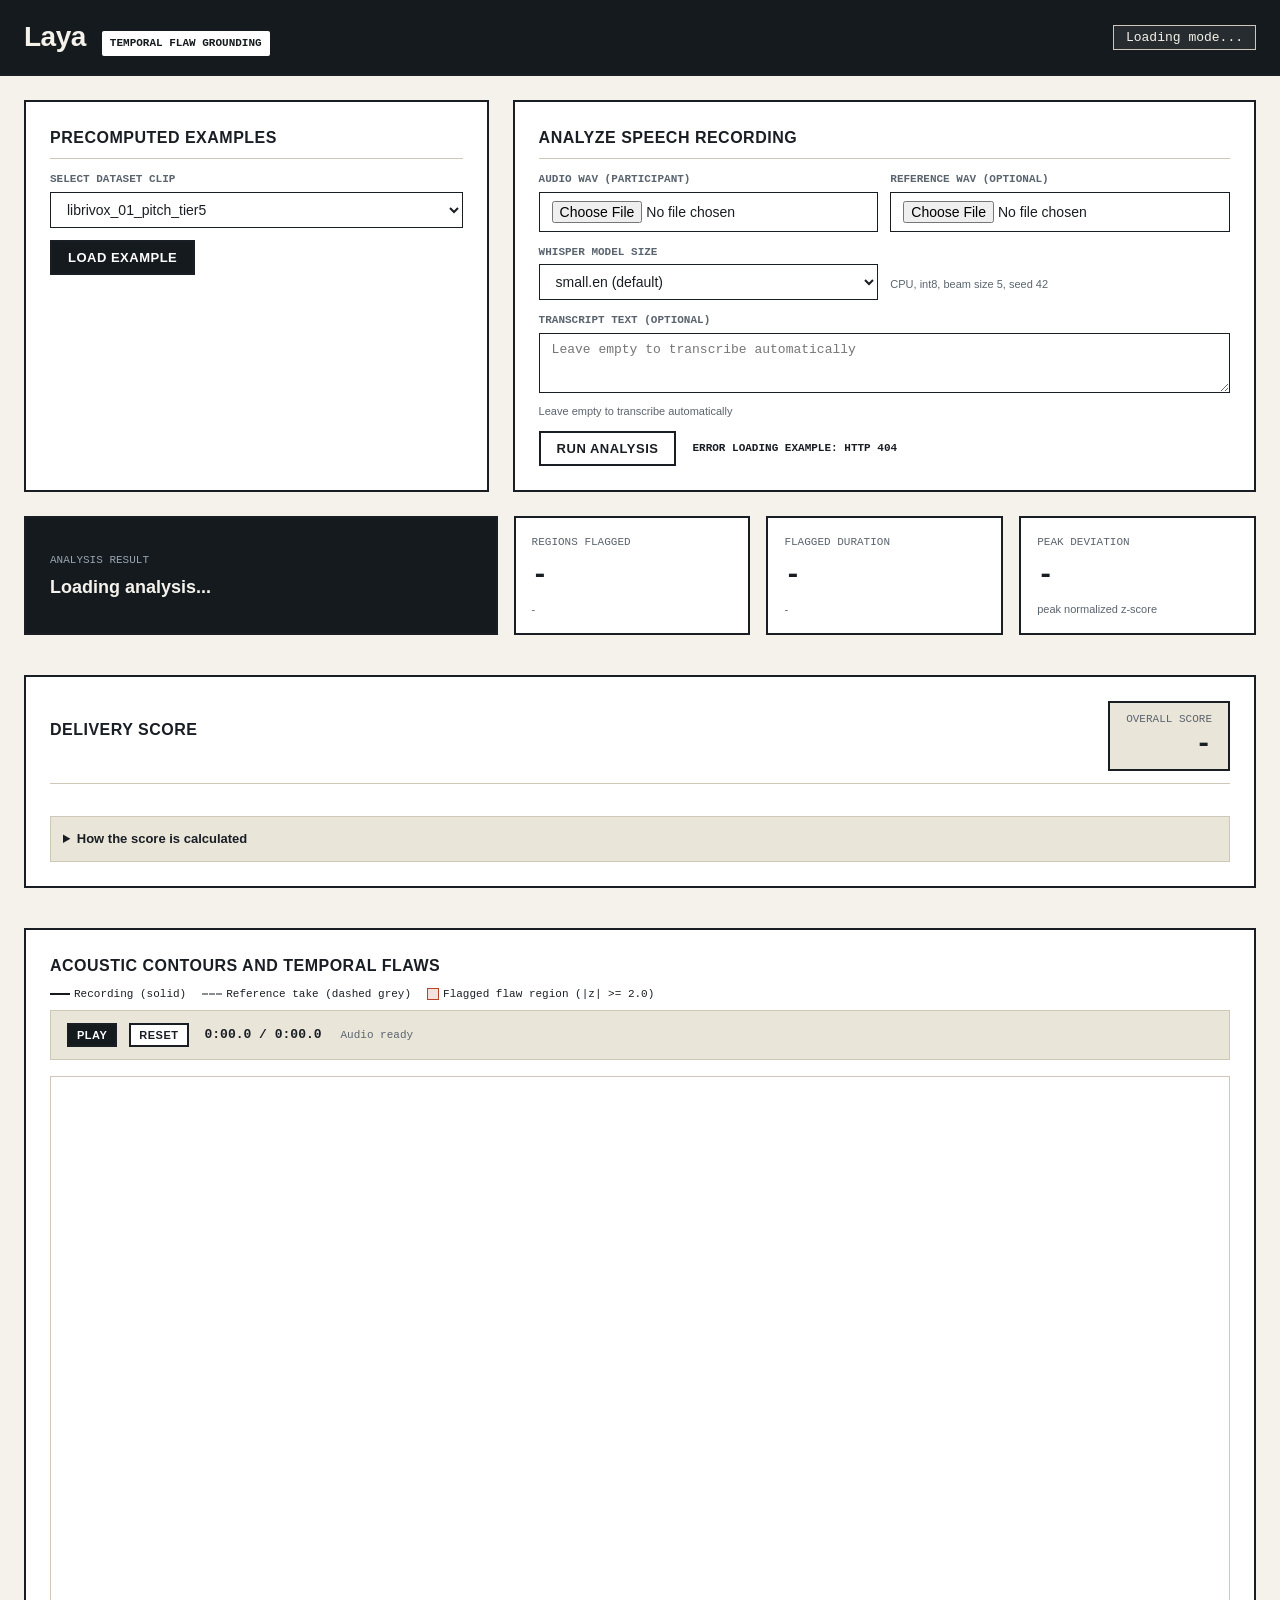
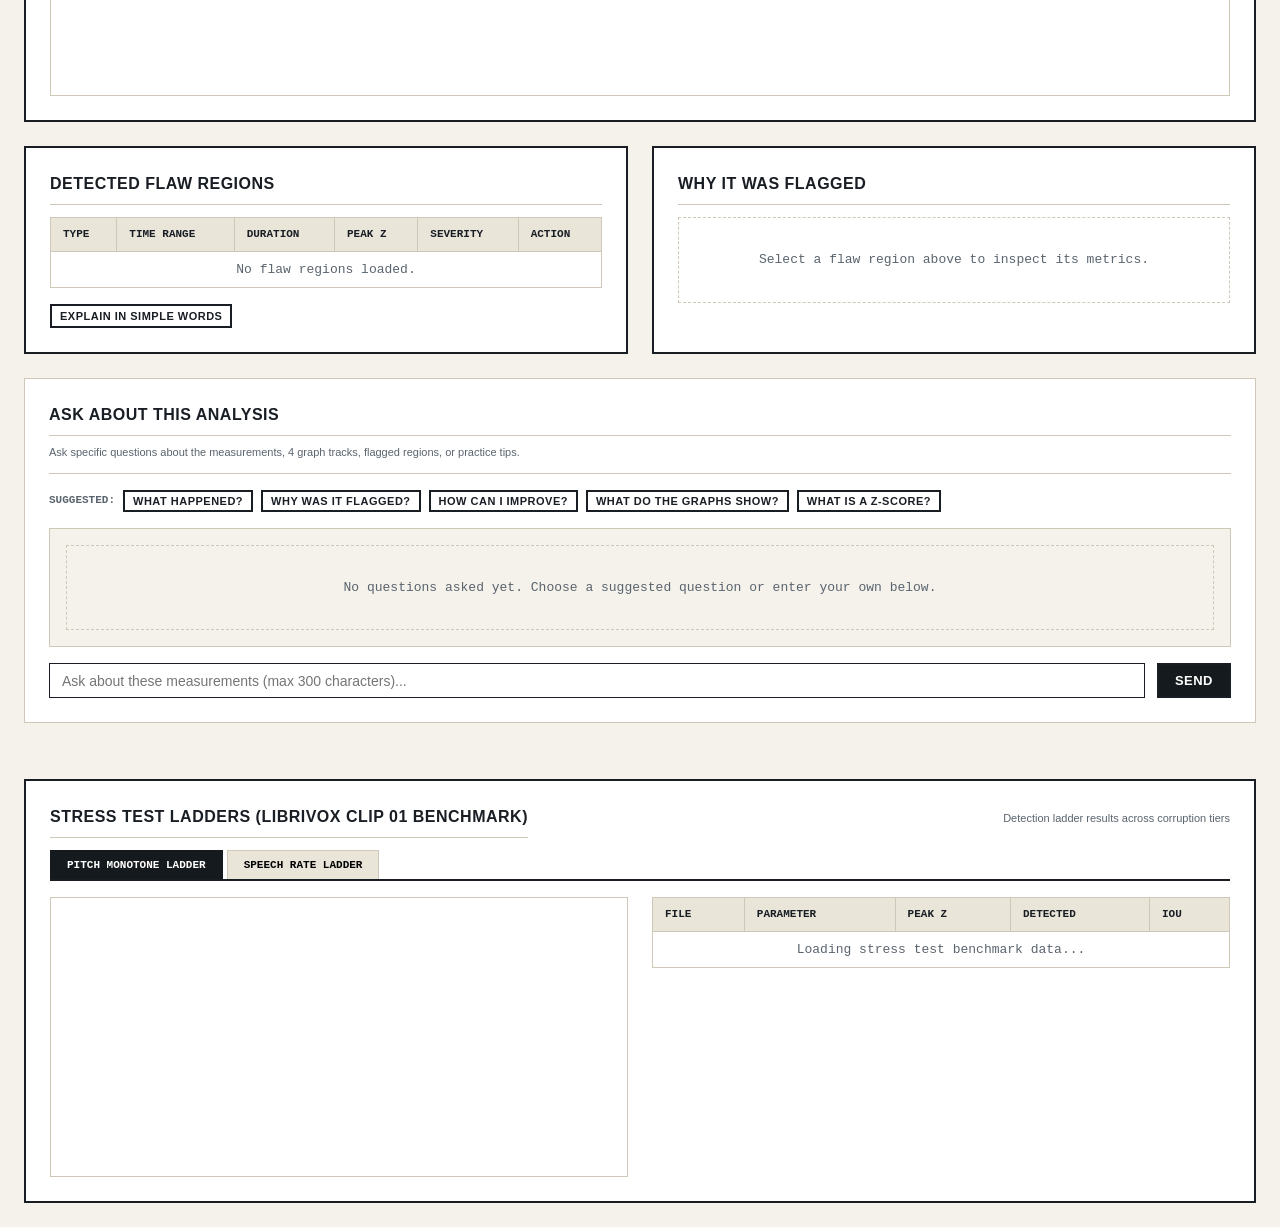
==== frontend/index.html @ e46b08d7 "Add rubric score" ====
<!DOCTYPE html>
<html lang="en">
<head>
  <meta charset="UTF-8">
  <meta name="viewport" content="width=device-width, initial-scale=1.0">
  <title>Laya - Contrastive Speech Analytics</title>
  <link rel="stylesheet" href="style.css">
  <!-- Plotly.js for stacked multi-track subplots and stress test charts -->
  <script src="https://cdn.plot.ly/plotly-2.35.2.min.js"></script>
</head>
<body>

  <!-- Top Header Strip -->
  <header class="app-header">
    <div class="header-container">
      <div class="header-title-group">
        <h1 class="header-title">Laya</h1>
        <span class="header-badge">Temporal Flaw Grounding</span>
      </div>
      <div>
        <span id="modeBadge" class="mode-badge">Loading mode...</span>
      </div>
    </div>
  </header>

  <!-- Main Dashboard Container -->
  <main class="main-container">

    <!-- Controls Row: Example Picker + Upload Panel -->
    <div class="controls-grid">
      
      <!-- Example Picker Card -->
      <section class="card">
        <h2 class="card-title">Precomputed Examples</h2>
        <div class="form-group">
          <label for="exampleSelect" class="form-label">Select Dataset Clip</label>
          <select id="exampleSelect" class="form-select">
            <option value="librivox_01_pitch_tier5">librivox_01_pitch_tier5</option>
            <option value="librivox_01_rate_tier4">librivox_01_rate_tier4</option>
          </select>
        </div>
        <button id="btnLoadExample" class="btn btn-primary" type="button">Load Example</button>
      </section>

      <!-- Upload Panel Card -->
      <section class="card">
        <h2 class="card-title">Analyze Speech Recording</h2>
        <form id="uploadForm">
          <div style="display: grid; grid-template-columns: 1fr 1fr; gap: var(--space-sm);">
            <div class="form-group">
              <label for="fileAudio" class="form-label">Audio WAV (Participant)</label>
              <input type="file" id="fileAudio" name="audio_file" accept=".wav,.mpeg,.mp3" class="form-input" required>
            </div>
            <div class="form-group">
              <label for="fileReference" class="form-label">Reference WAV (Optional)</label>
              <input type="file" id="fileReference" name="reference_file" accept=".wav,.mpeg,.mp3" class="form-input">
            </div>
          </div>
          <div style="display: grid; grid-template-columns: 1fr 1fr; gap: var(--space-sm);">
            <div class="form-group">
              <label for="whisperModel" class="form-label">Whisper Model Size</label>
              <select id="whisperModel" name="whisper_model" class="form-select">
                <option value="small.en" selected>small.en (default)</option>
                <option value="tiny.en">tiny.en</option>
                <option value="base.en">base.en</option>
                <option value="medium.en">medium.en</option>
              </select>
            </div>
            <div class="form-group" style="display: flex; flex-direction: column; justify-content: flex-end;">
              <div style="font-size: var(--font-size-xs); color: var(--color-text-muted); margin-bottom: 8px;">
                CPU, int8, beam size 5, seed 42
              </div>
            </div>
          </div>
          <div class="form-group">
            <label for="transcriptText" class="form-label">Transcript Text (Optional)</label>
            <textarea id="transcriptText" name="transcript_text" class="form-textarea" placeholder="Leave empty to transcribe automatically"></textarea>
            <div style="font-size: var(--font-size-xs); color: var(--color-text-muted); margin-top: 4px;">Leave empty to transcribe automatically</div>
          </div>
          <div style="display: flex; align-items: center; gap: var(--space-md);">
            <button id="btnSubmitAnalyze" class="btn btn-secondary" type="submit">Run Analysis</button>
            <span id="uploadStatus" class="form-label" style="margin: 0; color: var(--color-text);"></span>
          </div>
        </form>
      </section>

    </div>

    <!-- Transcript Review Panel (Shown after analysis) -->
    <section class="card" id="transcriptReviewCard" style="display: none; margin-bottom: var(--space-lg);">
      <div style="display: flex; justify-content: space-between; align-items: center; margin-bottom: var(--space-sm); flex-wrap: wrap; gap: var(--space-xs);">
        <div style="display: flex; align-items: center; gap: var(--space-sm);">
          <h2 class="card-title" id="transcriptReviewLabel" style="margin: 0; border-bottom: none;">Transcript Review</h2>
          <span id="transcriptSourceBadge" class="transcript-source-badge">auto</span>
        </div>
        <button id="btnRerun" class="btn btn-primary" type="button">Re-run</button>
      </div>

      <!-- Low Confidence Alert Section with Label: Check these words -->
      <div id="lowConfidenceSection" class="low-confidence-section" style="display: none;">
        <div class="low-confidence-header">
          <span class="low-confidence-tag">Check these words</span>
          <span id="lowConfidenceCount" class="low-confidence-count">0 words with confidence &lt; 0.6</span>
        </div>
        <div id="lowConfidenceChips" class="low-confidence-chips"></div>
      </div>

      <div class="form-group" style="margin: 0;">
        <label for="transcriptReviewText" class="form-label">Editable Transcript</label>
        <textarea id="transcriptReviewText" class="form-textarea" rows="4"></textarea>
      </div>
    </section>

    <!-- Results Hero Strip: Headline Sentence + 3 Data Counters -->
    <section class="results-hero">
      <div class="result-sentence-card">
        <span class="result-sentence-label">Analysis Result</span>
        <div id="resultSentenceText" class="result-sentence-text">Loading analysis...</div>
      </div>
      <div class="stat-box">
        <span class="stat-label">Regions Flagged</span>
        <div id="statRegionCount" class="stat-value">-</div>
        <div id="statRegionType" class="stat-subtext">-</div>
      </div>
      <div class="stat-box">
        <span class="stat-label">Flagged Duration</span>
        <div id="statFlaggedDuration" class="stat-value">-</div>
        <div id="statTotalDuration" class="stat-subtext">-</div>
      </div>
      <div class="stat-box">
        <span class="stat-label">Peak Deviation</span>
        <div id="statPeakZ" class="stat-value">-</div>
        <div class="stat-subtext">peak normalized z-score</div>
      </div>
    </section>

    <!-- Delivery Score Card -->
    <section class="card" id="deliveryScoreCard" style="margin-top: var(--space-md); margin-bottom: var(--space-md);">
      <div class="delivery-score-header">
        <div>
          <h2 class="card-title" style="margin-bottom: var(--space-2xs); border-bottom: none;">Delivery Score</h2>
          <div id="rubricReliabilityNote" class="rubric-reliability-note"></div>
        </div>
        <div class="delivery-score-overall-box">
          <span class="delivery-score-overall-label">Overall Score</span>
          <div id="rubricOverallScore" class="delivery-score-overall-value">-</div>
        </div>
      </div>

      <div id="rubricEmptyState" class="rubric-empty-state" style="display: none;">
        No rubric score data available.
      </div>

      <div id="rubricDimensionsList" class="rubric-dimensions-list"></div>

      <!-- Collapsible Section: How the score is calculated -->
      <details class="rubric-details" id="rubricCalculationDetails">
        <summary class="rubric-summary">How the score is calculated</summary>
        <div class="rubric-calc-content">
          <div class="rubric-calc-block">
            <span class="rubric-calc-label">Method</span>
            <div id="rubricMethodText" class="rubric-calc-text"></div>
          </div>
          <div class="rubric-calc-block">
            <span class="rubric-calc-label">Criteria</span>
            <ul id="rubricCriteriaList" class="rubric-criteria-list"></ul>
          </div>
          <div class="rubric-calc-block">
            <span class="rubric-calc-label">Method Note</span>
            <div id="rubricMethodNote" class="rubric-calc-note"></div>
          </div>
        </div>
      </details>
    </section>

    <!-- Stacked Acoustic Tracks Card -->
    <section class="card">
      <div style="display: flex; justify-content: space-between; align-items: center; flex-wrap: wrap; gap: var(--space-xs);">
        <h2 class="card-title" style="margin-bottom: 0; border-bottom: none;">Acoustic Contours and Temporal Flaws</h2>
        <div id="injectedLegendBadge" style="display: none;" class="gt-banner">
          Injected ground-truth region is shown as an outlined green bracket
        </div>
      </div>

      <div class="legend-row">
        <div class="legend-item">
          <div class="legend-line recording"></div>
          <span>Recording (solid)</span>
        </div>
        <div class="legend-item">
          <div class="legend-line reference"></div>
          <span>Reference take (dashed grey)</span>
        </div>
        <div class="legend-item">
          <div class="legend-box flagged"></div>
          <span>Flagged flaw region (|z| &gt;= 2.0)</span>
        </div>
        <div class="legend-item" id="legendInjectedItem" style="display: none;">
          <div class="legend-box injected"></div>
          <span>Injected (ground truth)</span>
        </div>
      </div>

      <!-- Playback Bar -->
      <div class="audio-bar">
        <div class="audio-controls">
          <button id="btnPlayPause" class="btn btn-primary btn-sm" type="button">Play</button>
          <button id="btnStop" class="btn btn-secondary btn-sm" type="button">Reset</button>
        </div>
        <div id="audioTimeDisplay" class="audio-time">0:00.0 / 0:00.0</div>
        <div id="audioStatusDisplay" class="audio-status">Audio ready</div>
        <audio id="audioPlayer" preload="auto" style="display: none;"></audio>
      </div>

      <!-- Plotly Subplots Target -->
      <div id="stackedTracksPlot" class="plot-container"></div>
    </section>

    <!-- Flagged Regions Table and Why It Was Flagged Card -->
    <div class="details-grid">
      
      <!-- List of Flagged Regions -->
      <section class="card">
        <h2 class="card-title">Detected Flaw Regions</h2>
        <div class="data-table-container">
          <table class="data-table">
            <thead>
              <tr>
                <th>Type</th>
                <th>Time Range</th>
                <th>Duration</th>
                <th>Peak z</th>
                <th>Severity</th>
                <th>Action</th>
              </tr>
            </thead>
            <tbody id="regionsTableBody">
              <tr>
                <td colspan="6" class="empty-state">No flaw regions loaded.</td>
              </tr>
            </tbody>
          </table>
        </div>

        <div class="explanation-btn-row">
          <button id="btnExplainReport" class="btn btn-secondary btn-sm" type="button">Explain in simple words</button>
          <span id="explainLoadingSpinner" class="explain-spinner" style="display: none;">Loading plain-language explanation...</span>
        </div>
      </section>

      <!-- Why It Was Flagged Card -->
      <section class="card">
        <h2 class="card-title">Why It Was Flagged</h2>
        <div id="whyFlaggedContainer" class="why-flagged-content">
          <div class="empty-state">Select a flaw region above to inspect its metrics.</div>
        </div>
      </section>

    </div>

    <!-- Plain Language Explanation Card -->
    <section id="explanationCard" class="card explanation-card" style="display: none;">
      <div class="explanation-header">
        <div>
          <h2 id="explanationCardTitle" class="explanation-title">AI-written explanation of the measurements above</h2>
          <p class="explanation-note">Only the measurements were sent, not your audio</p>
        </div>
        <span id="explanationSourceBadge" class="source-badge ai">AI</span>
      </div>

      <div class="explanation-content">
        <!-- Summary -->
        <div class="explanation-block">
          <h3 class="explanation-subtitle">Summary</h3>
          <p id="explanationSummary" class="explanation-text"></p>
        </div>

        <!-- What Happened -->
        <div class="explanation-block">
          <h3 class="explanation-subtitle">What Happened</h3>
          <div id="explanationWhatHappened" class="explanation-paragraphs"></div>
        </div>

        <!-- Why It Matters -->
        <div class="explanation-block">
          <h3 class="explanation-subtitle">Why It Matters</h3>
          <p id="explanationWhyMatters" class="explanation-text"></p>
        </div>

        <!-- Practice Tips -->
        <div class="explanation-block">
          <h3 class="explanation-subtitle">Practice Tips</h3>
          <div id="explanationPracticeTips" class="practice-tips-container"></div>
        </div>

        <!-- Caveats -->
        <div id="explanationCaveatsBlock" class="caveats-block">
          <h3 class="explanation-subtitle" style="font-size: 11px;">Conditions &amp; Caveats</h3>
          <p id="explanationCaveats" class="explanation-text" style="font-size: 12px; color: var(--color-text-muted);"></p>
        </div>
      </div>
    </section>

    <!-- Ask About This Analysis Chat Card -->
    <section id="chatCard" class="card chat-card">
      <div class="chat-header">
        <h2 class="card-title" style="margin-bottom: var(--space-xs);">Ask about this analysis</h2>
        <p class="chat-note">Ask specific questions about the measurements, 4 graph tracks, flagged regions, or practice tips.</p>
      </div>

      <!-- Suggested Questions -->
      <div class="chat-suggestions-row">
        <span class="chat-suggestions-label">Suggested:</span>
        <button class="btn btn-secondary btn-xs btn-suggestion" type="button" data-question="What happened?" disabled>What happened?</button>
        <button class="btn btn-secondary btn-xs btn-suggestion" type="button" data-question="Why was it flagged?" disabled>Why was it flagged?</button>
        <button class="btn btn-secondary btn-xs btn-suggestion" type="button" data-question="How can I improve?" disabled>How can I improve?</button>
        <button class="btn btn-secondary btn-xs btn-suggestion" type="button" data-question="What do the graphs show?" disabled>What do the graphs show?</button>
        <button class="btn btn-secondary btn-xs btn-suggestion" type="button" data-question="What is a z-score?" disabled>What is a z-score?</button>
      </div>

      <!-- Chat History Log -->
      <div id="chatMessagesContainer" class="chat-messages-container">
        <div class="empty-state" id="chatEmptyState">No questions asked yet. Choose a suggested question or enter your own below.</div>
      </div>

      <!-- Chat Input Form -->
      <form id="chatForm" class="chat-form-row">
        <input
          type="text"
          id="chatInput"
          class="form-input chat-input"
          placeholder="Ask about these measurements (max 300 characters)..."
          maxlength="300"
          disabled
        >
        <button id="btnSendChat" class="btn btn-primary" type="submit" disabled>Send</button>
      </form>
      <div id="chatStatusText" class="chat-status-text" style="display: none;"></div>
    </section>

    <!-- Stress Test Card -->
    <section class="card">
      <div style="display: flex; justify-content: space-between; align-items: baseline; flex-wrap: wrap;">
        <h2 class="card-title">Stress Test Ladders (LibriVox Clip 01 Benchmark)</h2>
        <span class="stat-subtext">Detection ladder results across corruption tiers</span>
      </div>

      <div class="tab-row">
        <button id="tabPitchLadder" class="tab-btn active" type="button">Pitch Monotone Ladder</button>
        <button id="tabRateLadder" class="tab-btn" type="button">Speech Rate Ladder</button>
      </div>

      <div class="stress-grid">
        <div>
          <div id="stressLadderPlot" class="stress-plot"></div>
        </div>
        <div class="data-table-container">
          <table class="data-table">
            <thead>
              <tr id="stressTableHead">
                <th>File</th>
                <th>Parameter</th>
                <th>Peak z</th>
                <th>Detected</th>
                <th>IoU</th>
              </tr>
            </thead>
            <tbody id="stressTableBody">
              <tr>
                <td colspan="5" class="empty-state">Loading stress test benchmark data...</td>
              </tr>
            </tbody>
          </table>
        </div>
      </div>
    </section>

  </main>

  <!-- Dashboard JavaScript Logic -->
  <script src="app.js"></script>
</body>
</html>
---- frontend/style.css ----
/*
 * Laya Speech Coaching Dashboard Stylesheet
 * Strict adherence to Design Rules:
 * - All tokens in CSS variables on :root
 * - No gradients
 * - No scroll animations
 * - No cursor effects
 * - No long dashes in text or comments
 */

:root {
  /* Color Palette (Solid tones only, no gradients) */
  --color-bg: #f5f2eb;
  --color-surface: #ffffff;
  --color-surface-subtle: #eeea7e2;
  --color-surface-alt: #eae5d9;
  --color-header: #141a1e;
  --color-header-text: #f5f2eb;
  --color-text: #191e24;
  --color-text-muted: #5a646e;
  --color-text-light: #828c96;
  --color-border: #cfc8b8;
  --color-border-dark: #191e24;
  --color-primary: #141a1e;
  --color-primary-hover: #2d3748;
  --color-accent: #b84328;
  --color-accent-subtle: #fbeee9;
  --color-success: #1f6b4d;
  --color-success-subtle: #eaf5ef;
  --color-warning: #9c6500;
  --color-warning-subtle: #fef7e6;

  /* Modality Flag Tints */
  --color-flag-pitch: rgba(184, 67, 40, 0.16);
  --color-flag-pitch-border: #b84328;
  --color-flag-rate: rgba(175, 110, 20, 0.16);
  --color-flag-rate-border: #af6e14;
  --color-flag-pause: rgba(30, 105, 135, 0.16);
  --color-flag-pause-border: #1e6987;
  --color-injected-bracket: #1f6b4d;

  /* Acoustic Line Plot Tokens */
  --color-ref-line: #888d92;
  --color-participant-line: #141a1e;

  /* Typography */
  --font-family-sans: -apple-system, BlinkMacSystemFont, "Segoe UI", Roboto, Arial, sans-serif;
  --font-family-mono: "SFMono-Regular", Consolas, "Liberation Mono", Menlo, Courier, monospace;
  
  --font-size-xs: 11px;
  --font-size-sm: 13px;
  --font-size-base: 14px;
  --font-size-md: 16px;
  --font-size-lg: 18px;
  --font-size-xl: 22px;
  --font-size-2xl: 28px;
  
  --line-height-tight: 1.2;
  --line-height-base: 1.5;
  --line-height-relaxed: 1.65;

  /* Spacing */
  --space-2xs: 4px;
  --space-xs: 8px;
  --space-sm: 12px;
  --space-md: 16px;
  --space-lg: 24px;
  --space-xl: 32px;
  --space-2xl: 48px;

  /* Borders and Radii */
  --border-width-thin: 1px;
  --border-width-thick: 2px;
  --border-radius-none: 0px;
  --border-radius-sm: 2px;
  --border-radius-md: 4px;

  /* Layout */
  --max-width: 1360px;
}

/* Global Reset */
* {
  box-sizing: border-box;
  margin: 0;
  padding: 0;
}

body {
  background-color: var(--color-bg);
  color: var(--color-text);
  font-family: var(--font-family-sans);
  font-size: var(--font-size-base);
  line-height: var(--line-height-base);
  -webkit-font-smoothing: antialiased;
}

/* Header */
.app-header {
  background-color: var(--color-header);
  color: var(--color-header-text);
  border-bottom: var(--border-width-thick) solid var(--color-border-dark);
  padding: var(--space-md) var(--space-lg);
}

.header-container {
  max-width: var(--max-width);
  margin: 0 auto;
  display: flex;
  justify-content: space-between;
  align-items: center;
  flex-wrap: wrap;
  gap: var(--space-md);
}

.header-title-group {
  display: flex;
  align-items: baseline;
  gap: var(--space-md);
}

.header-title {
  font-size: var(--font-size-2xl);
  font-weight: 700;
  letter-spacing: -0.5px;
}

.header-badge {
  font-family: var(--font-family-mono);
  font-size: var(--font-size-xs);
  padding: var(--space-2xs) var(--space-xs);
  background-color: var(--color-surface);
  color: var(--color-header);
  border-radius: var(--border-radius-sm);
  font-weight: 600;
  text-transform: uppercase;
}

.mode-badge {
  font-family: var(--font-family-mono);
  font-size: var(--font-size-sm);
  padding: var(--space-2xs) var(--space-sm);
  border: var(--border-width-thin) solid var(--color-border);
  background-color: rgba(255, 255, 255, 0.08);
  color: var(--color-header-text);
}

.mode-badge.paired {
  border-color: var(--color-success);
  color: #72e0a4;
}

.mode-badge.experimental {
  border-color: var(--color-warning);
  color: #f7cb66;
}

/* Main Container */
.main-container {
  max-width: var(--max-width);
  margin: 0 auto;
  padding: var(--space-lg);
  display: flex;
  flex-direction: column;
  gap: var(--space-lg);
}

/* Cards */
.card {
  background-color: var(--color-surface);
  border: var(--border-width-thick) solid var(--color-border-dark);
  padding: var(--space-lg);
}

.card-title {
  font-size: var(--font-size-md);
  font-weight: 700;
  text-transform: uppercase;
  letter-spacing: 0.5px;
  margin-bottom: var(--space-sm);
  padding-bottom: var(--space-xs);
  border-bottom: var(--border-width-thin) solid var(--color-border);
}

/* Controls Grid */
.controls-grid {
  display: grid;
  grid-template-columns: 1fr 1.6fr;
  gap: var(--space-lg);
}

@media (max-width: 900px) {
  .controls-grid {
    grid-template-columns: 1fr;
  }
}

.form-group {
  margin-bottom: var(--space-sm);
}

.form-label {
  display: block;
  font-size: var(--font-size-xs);
  font-family: var(--font-family-mono);
  text-transform: uppercase;
  font-weight: 600;
  color: var(--color-text-muted);
  margin-bottom: var(--space-2xs);
}

.form-select,
.form-input,
.form-textarea {
  width: 100%;
  padding: var(--space-xs) var(--space-sm);
  font-size: var(--font-size-base);
  font-family: inherit;
  background-color: var(--color-surface);
  border: var(--border-width-thin) solid var(--color-border-dark);
  border-radius: var(--border-radius-none);
  color: var(--color-text);
}

.form-textarea {
  resize: vertical;
  min-height: 60px;
  font-family: var(--font-family-mono);
  font-size: var(--font-size-sm);
}

.form-select:focus,
.form-input:focus,
.form-textarea:focus {
  outline: var(--border-width-thick) solid var(--color-primary);
}

.btn {
  display: inline-block;
  padding: var(--space-xs) var(--space-md);
  font-size: var(--font-size-sm);
  font-weight: 600;
  font-family: inherit;
  cursor: pointer;
  border-radius: var(--border-radius-none);
  border: var(--border-width-thick) solid var(--color-border-dark);
  text-transform: uppercase;
  letter-spacing: 0.5px;
}

.btn-primary {
  background-color: var(--color-primary);
  color: var(--color-surface);
}

.btn-primary:hover {
  background-color: var(--color-primary-hover);
}

.btn-secondary {
  background-color: var(--color-surface);
  color: var(--color-text);
}

.btn-secondary:hover {
  background-color: var(--color-surface-alt);
}

.btn-sm {
  padding: var(--space-2xs) var(--space-xs);
  font-size: var(--font-size-xs);
}

.btn-disabled {
  opacity: 0.5;
  cursor: not-allowed;
}

/* Results Hero Strip */
.results-hero {
  display: grid;
  grid-template-columns: 2fr 1fr 1fr 1fr;
  gap: var(--space-md);
  align-items: stretch;
}

@media (max-width: 900px) {
  .results-hero {
    grid-template-columns: 1fr;
  }
}

.result-sentence-card {
  background-color: var(--color-header);
  color: var(--color-header-text);
  border: var(--border-width-thick) solid var(--color-border-dark);
  padding: var(--space-lg);
  display: flex;
  flex-direction: column;
  justify-content: center;
}

.result-sentence-label {
  font-family: var(--font-family-mono);
  font-size: var(--font-size-xs);
  color: #9aa5b1;
  text-transform: uppercase;
  margin-bottom: var(--space-xs);
}

.result-sentence-text {
  font-size: var(--font-size-lg);
  font-weight: 600;
  line-height: var(--line-height-tight);
}

.stat-box {
  background-color: var(--color-surface);
  border: var(--border-width-thick) solid var(--color-border-dark);
  padding: var(--space-md);
  display: flex;
  flex-direction: column;
  justify-content: center;
}

.stat-label {
  font-family: var(--font-family-mono);
  font-size: var(--font-size-xs);
  color: var(--color-text-muted);
  text-transform: uppercase;
  margin-bottom: var(--space-2xs);
}

.stat-value {
  font-family: var(--font-family-mono);
  font-size: var(--font-size-2xl);
  font-weight: 700;
  color: var(--color-text);
}

.stat-subtext {
  font-size: var(--font-size-xs);
  color: var(--color-text-muted);
  margin-top: var(--space-2xs);
}

/* Audio Player Bar */
.audio-bar {
  display: flex;
  align-items: center;
  gap: var(--space-md);
  padding: var(--space-sm) var(--space-md);
  background-color: var(--color-surface-alt);
  border: var(--border-width-thin) solid var(--color-border);
  margin-bottom: var(--space-md);
  flex-wrap: wrap;
}

.audio-controls {
  display: flex;
  align-items: center;
  gap: var(--space-sm);
}

.audio-time {
  font-family: var(--font-family-mono);
  font-size: var(--font-size-sm);
  font-weight: 600;
  min-width: 120px;
}

.audio-status {
  font-size: var(--font-size-xs);
  color: var(--color-text-muted);
  font-family: var(--font-family-mono);
}

/* Stacked Plot Container */
.plot-container {
  width: 100%;
  height: 620px;
  border: var(--border-width-thin) solid var(--color-border);
  background-color: var(--color-surface);
}

/* Region List & Why Flagged split */
.details-grid {
  display: grid;
  grid-template-columns: 1fr 1fr;
  gap: var(--space-lg);
}

@media (max-width: 900px) {
  .details-grid {
    grid-template-columns: 1fr;
  }
}

/* Table */
.data-table-container {
  overflow-x: auto;
}

.data-table {
  width: 100%;
  border-collapse: collapse;
  font-size: var(--font-size-sm);
  text-align: left;
}

.data-table th {
  background-color: var(--color-surface-alt);
  border: var(--border-width-thin) solid var(--color-border);
  padding: var(--space-xs) var(--space-sm);
  font-family: var(--font-family-mono);
  font-size: var(--font-size-xs);
  text-transform: uppercase;
}

.data-table td {
  border: var(--border-width-thin) solid var(--color-border);
  padding: var(--space-xs) var(--space-sm);
}

.data-table tr.interactive-row {
  cursor: pointer;
}

.data-table tr.interactive-row:hover {
  background-color: var(--color-surface-alt);
}

.data-table tr.selected-row {
  background-color: #fcefe9;
  font-weight: 600;
}

.tag {
  display: inline-block;
  padding: 2px 6px;
  font-family: var(--font-family-mono);
  font-size: var(--font-size-xs);
  font-weight: 600;
  text-transform: uppercase;
  border: var(--border-width-thin) solid var(--color-border);
}

.tag-pitch {
  background-color: #fbeee9;
  color: var(--color-flag-pitch-border);
  border-color: var(--color-flag-pitch-border);
}

.tag-rate {
  background-color: #fef7e6;
  color: var(--color-flag-rate-border);
  border-color: var(--color-flag-rate-border);
}

.tag-pause {
  background-color: #eaf3f7;
  color: var(--color-flag-pause-border);
  border-color: var(--color-flag-pause-border);
}

/* Why It Was Flagged Card */
.why-flagged-content {
  display: flex;
  flex-direction: column;
  gap: var(--space-md);
}

.calc-box {
  background-color: var(--color-surface-alt);
  border: var(--border-width-thin) solid var(--color-border);
  padding: var(--space-md);
  font-family: var(--font-family-mono);
  font-size: var(--font-size-sm);
  line-height: var(--line-height-relaxed);
}

.calc-row {
  display: flex;
  justify-content: space-between;
  border-bottom: 1px dotted var(--color-border);
  padding: var(--space-2xs) 0;
}

.calc-row:last-child {
  border-bottom: none;
}

.calc-formula {
  margin-top: var(--space-xs);
  padding-top: var(--space-xs);
  border-top: var(--border-width-thin) solid var(--color-border-dark);
  font-weight: 700;
  color: var(--color-accent);
}

.explanation-quote {
  padding: var(--space-sm);
  background-color: var(--color-surface);
  border-left: 4px solid var(--color-accent);
  font-size: var(--font-size-sm);
  color: var(--color-text);
  line-height: var(--line-height-base);
}

/* Stress Test Section */
.tab-row {
  display: flex;
  gap: var(--space-2xs);
  margin-bottom: var(--space-md);
  border-bottom: var(--border-width-thick) solid var(--color-border-dark);
}

.tab-btn {
  padding: var(--space-xs) var(--space-md);
  font-family: var(--font-family-mono);
  font-size: var(--font-size-xs);
  font-weight: 600;
  text-transform: uppercase;
  background-color: var(--color-surface-alt);
  border: var(--border-width-thin) solid var(--color-border);
  border-bottom: none;
  cursor: pointer;
}

.tab-btn.active {
  background-color: var(--color-primary);
  color: var(--color-surface);
  border-color: var(--color-primary);
}

.stress-grid {
  display: grid;
  grid-template-columns: 1fr 1fr;
  gap: var(--space-lg);
}

@media (max-width: 900px) {
  .stress-grid {
    grid-template-columns: 1fr;
  }
}

.stress-plot {
  width: 100%;
  height: 280px;
  border: var(--border-width-thin) solid var(--color-border);
}

/* Empty State */
.empty-state {
  padding: var(--space-xl);
  text-align: center;
  color: var(--color-text-muted);
  font-family: var(--font-family-mono);
  font-size: var(--font-size-sm);
  border: 1px dashed var(--color-border);
}

/* Ground Truth Legend / Banner */
.gt-banner {
  display: inline-flex;
  align-items: center;
  gap: var(--space-xs);
  font-family: var(--font-family-mono);
  font-size: var(--font-size-xs);
  padding: var(--space-2xs) var(--space-xs);
  background-color: var(--color-success-subtle);
  border: var(--border-width-thin) solid var(--color-success);
  color: var(--color-success);
  margin-bottom: var(--space-xs);
}

.legend-row {
  display: flex;
  gap: var(--space-md);
  font-family: var(--font-family-mono);
  font-size: var(--font-size-xs);
  margin-bottom: var(--space-xs);
  flex-wrap: wrap;
}

.legend-item {
  display: flex;
  align-items: center;
  gap: var(--space-2xs);
}

.legend-line {
  width: 20px;
  height: 2px;
}

.legend-line.recording {
  background-color: var(--color-participant-line);
}

.legend-line.reference {
  border-top: 2px dashed var(--color-ref-line);
  height: 0px;
}

.legend-box {
  width: 12px;
  height: 12px;
  border: 1px solid var(--color-border);
}

.legend-box.flagged {
  background-color: var(--color-flag-pitch);
  border-color: var(--color-flag-pitch-border);
}

.legend-box.injected {
  border: 2px solid var(--color-injected-bracket);
  background-color: transparent;
}

/* Transcript Review and Low Confidence Highlights */
.transcript-source-badge {
  display: inline-block;
  padding: 2px 8px;
  font-family: var(--font-family-mono);
  font-size: var(--font-size-xs);
  text-transform: uppercase;
  font-weight: 600;
  border-radius: var(--border-radius-sm);
  background-color: var(--color-surface-alt);
  color: var(--color-text);
  border: var(--border-width-thin) solid var(--color-border);
}

.transcript-source-badge.auto {
  background-color: var(--color-warning-subtle);
  color: var(--color-warning);
  border-color: var(--color-warning);
}

.transcript-source-badge.edited {
  background-color: var(--color-accent-subtle);
  color: var(--color-accent);
  border-color: var(--color-accent);
}

.transcript-source-badge.provided {
  background-color: var(--color-success-subtle);
  color: var(--color-success);
  border-color: var(--color-success);
}

.low-confidence-section {
  padding: var(--space-sm);
  background-color: var(--color-warning-subtle);
  border: var(--border-width-thin) solid var(--color-warning);
  border-radius: var(--border-radius-sm);
  margin-bottom: var(--space-sm);
}

.low-confidence-header {
  display: flex;
  align-items: center;
  gap: var(--space-sm);
  margin-bottom: var(--space-xs);
  flex-wrap: wrap;
}

.low-confidence-tag {
  display: inline-block;
  background-color: var(--color-accent);
  color: #ffffff;
  font-family: var(--font-family-mono);
  font-size: var(--font-size-xs);
  font-weight: 700;
  text-transform: uppercase;
  letter-spacing: 0.5px;
  padding: 2px 8px;
  border-radius: var(--border-radius-sm);
}

.low-confidence-count {
  font-size: var(--font-size-xs);
  color: var(--color-warning);
  font-weight: 600;
}

.low-confidence-chips {
  display: flex;
  flex-wrap: wrap;
  gap: var(--space-2xs);
}

.low-conf-pill {
  display: inline-flex;
  align-items: center;
  gap: 4px;
  background-color: var(--color-surface);
  border: 1px solid var(--color-accent);
  color: var(--color-accent);
  font-family: var(--font-family-mono);
  font-size: var(--font-size-xs);
  padding: 2px 8px;
  border-radius: var(--border-radius-sm);
  cursor: pointer;
}

.low-conf-pill:hover {
  background-color: var(--color-accent-subtle);
}

.low-conf-pill .conf-val {
  font-size: 10px;
  background-color: rgba(184, 67, 40, 0.12);
  padding: 1px 4px;
  border-radius: 2px;
}

/* AI Explanation Layer */
.explanation-btn-row {
  margin-top: var(--space-md);
  display: flex;
  align-items: center;
  gap: var(--space-sm);
}

.explain-spinner {
  font-size: var(--font-size-xs);
  color: var(--color-text-muted);
  font-family: var(--font-family-mono);
}

.explanation-card {
  margin-bottom: var(--space-xl);
  border: 1px solid var(--color-border);
  background-color: var(--color-surface);
}

.explanation-header {
  display: flex;
  justify-content: space-between;
  align-items: flex-start;
  flex-wrap: wrap;
  gap: var(--space-xs);
  border-bottom: 1px solid var(--color-border);
  padding-bottom: var(--space-sm);
  margin-bottom: var(--space-md);
}

.explanation-title {
  font-size: var(--font-size-lg);
  font-weight: 700;
  color: var(--color-text);
  margin: 0 0 var(--space-2xs) 0;
}

.explanation-note {
  font-size: var(--font-size-xs);
  color: var(--color-text-muted);
  margin: 0;
}

.source-badge {
  display: inline-block;
  font-family: var(--font-family-mono);
  font-size: var(--font-size-xs);
  font-weight: 700;
  text-transform: uppercase;
  padding: 3px 8px;
  border-radius: var(--border-radius-sm);
  border: 1px solid var(--color-border);
}

.source-badge.ai {
  background-color: var(--color-success-subtle);
  border-color: var(--color-success);
  color: var(--color-success);
}

.source-badge.template {
  background-color: var(--color-surface-alt);
  border-color: var(--color-border);
  color: var(--color-text);
}

.explanation-content {
  display: flex;
  flex-direction: column;
  gap: var(--space-md);
}

.explanation-block {
  display: flex;
  flex-direction: column;
  gap: var(--space-2xs);
}

.explanation-subtitle {
  font-size: var(--font-size-sm);
  font-weight: 700;
  text-transform: uppercase;
  letter-spacing: 0.05em;
  color: var(--color-text-muted);
  margin: 0;
}

.explanation-text {
  font-size: var(--font-size-base);
  line-height: var(--line-height-relaxed);
  color: var(--color-text);
  margin: 0;
}

.explanation-paragraphs {
  display: flex;
  flex-direction: column;
  gap: var(--space-xs);
}

.explanation-paragraph {
  font-size: var(--font-size-base);
  line-height: var(--line-height-relaxed);
  color: var(--color-text);
  margin: 0;
  padding-left: var(--space-sm);
  border-left: 2px solid var(--color-border);
}

.practice-tips-container {
  display: flex;
  flex-direction: column;
  gap: var(--space-sm);
}

.practice-type-block {
  background-color: var(--color-surface-alt);
  border: 1px solid var(--color-border);
  border-radius: var(--border-radius-sm);
  padding: var(--space-sm) var(--space-md);
}

.practice-type-heading {
  font-size: var(--font-size-xs);
  font-weight: 700;
  text-transform: uppercase;
  letter-spacing: 0.05em;
  color: var(--color-primary);
  margin-bottom: var(--space-xs);
}

.practice-tips-list {
  margin: 0;
  padding-left: var(--space-md);
  color: var(--color-text);
}

.practice-tips-list li {
  margin-bottom: var(--space-2xs);
  line-height: var(--line-height-base);
  font-size: var(--font-size-sm);
}

.practice-tips-list li:last-child {
  margin-bottom: 0;
}

.caveats-block {
  border-top: 1px dashed var(--color-border);
  padding-top: var(--space-sm);
  margin-top: var(--space-xs);
}

/* Interactive Chat Box */
.chat-card {
  margin-bottom: var(--space-xl);
  border: 1px solid var(--color-border);
  background-color: var(--color-surface);
}

.chat-header {
  border-bottom: 1px solid var(--color-border);
  padding-bottom: var(--space-sm);
  margin-bottom: var(--space-md);
}

.chat-note {
  font-size: var(--font-size-xs);
  color: var(--color-text-muted);
}

.chat-suggestions-row {
  display: flex;
  flex-wrap: wrap;
  align-items: center;
  gap: var(--space-xs);
  margin-bottom: var(--space-md);
}

.chat-suggestions-label {
  font-size: var(--font-size-xs);
  font-family: var(--font-family-mono);
  color: var(--color-text-muted);
  text-transform: uppercase;
  font-weight: 600;
}

.btn-xs {
  padding: 3px 8px;
  font-size: 11px;
}

.chat-messages-container {
  display: flex;
  flex-direction: column;
  gap: var(--space-md);
  margin-bottom: var(--space-md);
  max-height: 480px;
  overflow-y: auto;
  border: 1px solid var(--color-border);
  padding: var(--space-md);
  background-color: var(--color-bg);
}

.chat-msg {
  display: flex;
  flex-direction: column;
  gap: var(--space-2xs);
}

.chat-msg-user {
  align-self: flex-end;
  max-width: 85%;
}

.chat-msg-user .chat-msg-bubble {
  background-color: var(--color-primary);
  color: var(--color-surface);
  padding: var(--space-xs) var(--space-sm);
  font-size: var(--font-size-sm);
  border: 1px solid var(--color-border-dark);
}

.chat-msg-assistant {
  align-self: flex-start;
  max-width: 90%;
}

.chat-msg-assistant .chat-msg-bubble {
  background-color: var(--color-surface);
  color: var(--color-text);
  padding: var(--space-sm) var(--space-md);
  font-size: var(--font-size-sm);
  line-height: var(--line-height-relaxed);
  border: 1px solid var(--color-border);
}

.chat-msg-badge {
  font-size: 10px;
  font-family: var(--font-family-mono);
  font-weight: 600;
  text-transform: uppercase;
  letter-spacing: 0.5px;
  margin-bottom: 2px;
}

.chat-msg-badge.ai {
  color: var(--color-accent);
}

.chat-msg-badge.template {
  color: var(--color-text-muted);
}

.chat-msg-badge.user {
  color: var(--color-text-muted);
  text-align: right;
}

.chat-form-row {
  display: flex;
  gap: var(--space-sm);
}

.chat-input {
  flex: 1;
}

.chat-status-text {
  font-size: var(--font-size-xs);
  font-family: var(--font-family-mono);
  color: var(--color-text-muted);
  margin-top: var(--space-xs);
}

/* Delivery Score Card */
.delivery-score-header {
  display: flex;
  justify-content: space-between;
  align-items: center;
  flex-wrap: wrap;
  gap: var(--space-md);
  margin-bottom: var(--space-md);
  border-bottom: var(--border-width-thin) solid var(--color-border);
  padding-bottom: var(--space-sm);
}

.rubric-reliability-note {
  font-family: var(--font-family-mono);
  font-size: var(--font-size-xs);
  color: var(--color-text-muted);
  margin-top: var(--space-2xs);
}

.delivery-score-overall-box {
  display: flex;
  flex-direction: column;
  align-items: flex-end;
  background-color: var(--color-surface-alt);
  border: var(--border-width-thick) solid var(--color-border-dark);
  padding: var(--space-xs) var(--space-md);
}

.delivery-score-overall-label {
  font-family: var(--font-family-mono);
  font-size: var(--font-size-xs);
  color: var(--color-text-muted);
  text-transform: uppercase;
}

.delivery-score-overall-value {
  font-family: var(--font-family-mono);
  font-size: var(--font-size-2xl);
  font-weight: 700;
  color: var(--color-text);
  line-height: var(--line-height-tight);
}

.rubric-empty-state {
  font-size: var(--font-size-sm);
  color: var(--color-text-muted);
  padding: var(--space-md) 0;
}

.rubric-dimensions-list {
  display: flex;
  flex-direction: column;
  gap: var(--space-sm);
  margin-bottom: var(--space-md);
}

.rubric-dim-row {
  background-color: var(--color-surface);
  border: var(--border-width-thin) solid var(--color-border);
  padding: var(--space-sm) var(--space-md);
}

.rubric-dim-header {
  display: flex;
  justify-content: space-between;
  align-items: center;
  margin-bottom: var(--space-2xs);
}

.rubric-dim-name {
  font-weight: 600;
  font-size: var(--font-size-base);
  color: var(--color-text);
}

.rubric-dim-score {
  font-family: var(--font-family-mono);
  font-weight: 700;
  font-size: var(--font-size-md);
  color: var(--color-text);
}

.rubric-dim-score.unscored {
  font-weight: 500;
  font-size: var(--font-size-sm);
  color: var(--color-text-muted);
}

.rubric-bar-track {
  height: 8px;
  background-color: var(--color-surface-alt);
  border: var(--border-width-thin) solid var(--color-border);
  margin: var(--space-2xs) 0;
  width: 100%;
}

.rubric-bar-fill {
  height: 100%;
  background-color: var(--color-header);
}

.rubric-dim-shortline {
  font-size: var(--font-size-sm);
  color: var(--color-text-muted);
  margin-top: var(--space-2xs);
  line-height: var(--line-height-base);
}

.rubric-details {
  border: var(--border-width-thin) solid var(--color-border);
  background-color: var(--color-surface-alt);
  padding: var(--space-sm);
  margin-top: var(--space-xs);
}

.rubric-summary {
  font-family: var(--font-family-sans);
  font-weight: 600;
  font-size: var(--font-size-sm);
  cursor: pointer;
  color: var(--color-text);
  outline: none;
}

.rubric-calc-content {
  margin-top: var(--space-sm);
  display: flex;
  flex-direction: column;
  gap: var(--space-sm);
}

.rubric-calc-block {
  display: flex;
  flex-direction: column;
  gap: var(--space-2xs);
}

.rubric-calc-label {
  font-family: var(--font-family-mono);
  font-size: var(--font-size-xs);
  text-transform: uppercase;
  color: var(--color-text-muted);
  font-weight: 600;
}

.rubric-calc-text {
  font-size: var(--font-size-sm);
  color: var(--color-text);
  line-height: var(--line-height-base);
}

.rubric-criteria-list {
  list-style: none;
  display: flex;
  flex-direction: column;
  gap: var(--space-2xs);
  margin: 0;
  padding: 0;
}

.rubric-criteria-item {
  font-size: var(--font-size-sm);
  color: var(--color-text);
  padding-left: var(--space-sm);
  border-left: var(--border-width-thick) solid var(--color-border-dark);
  line-height: var(--line-height-base);
}

.rubric-calc-note {
  font-size: var(--font-size-sm);
  color: var(--color-accent);
  font-style: italic;
  line-height: var(--line-height-base);
}
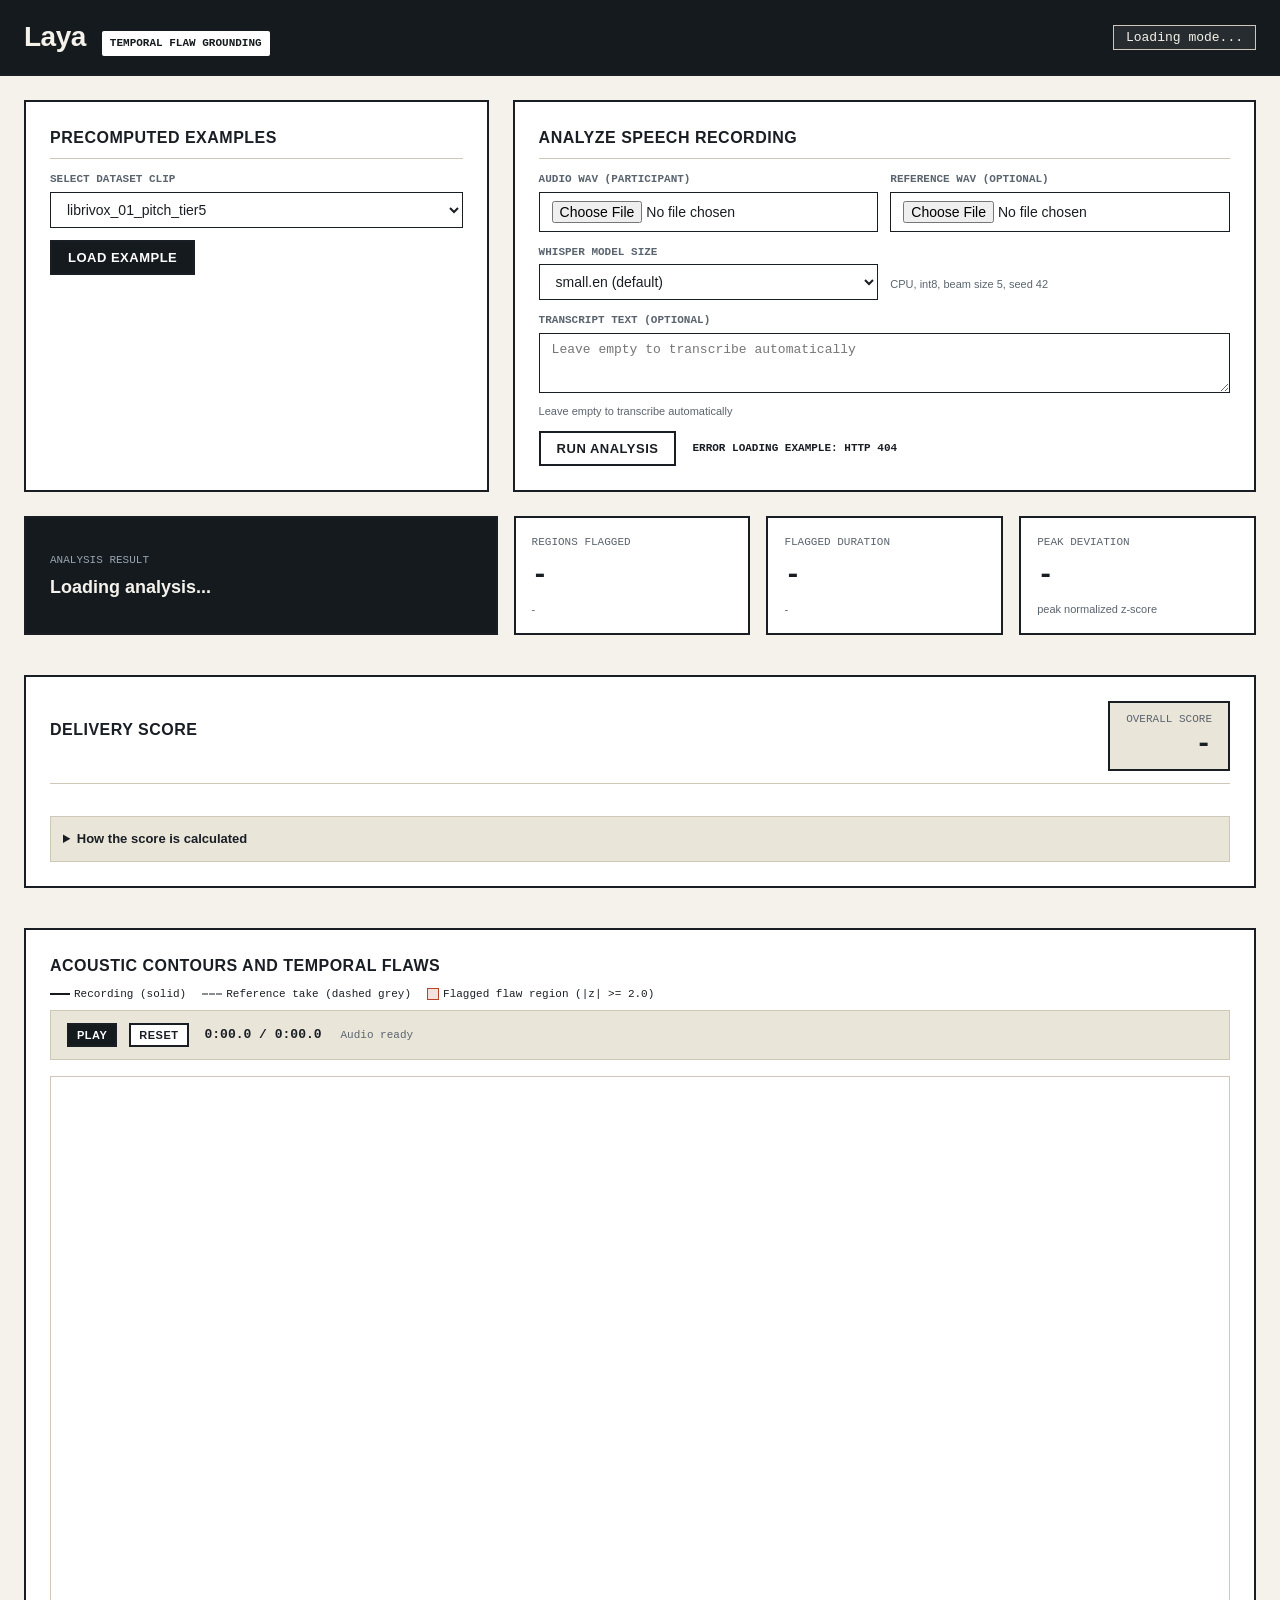
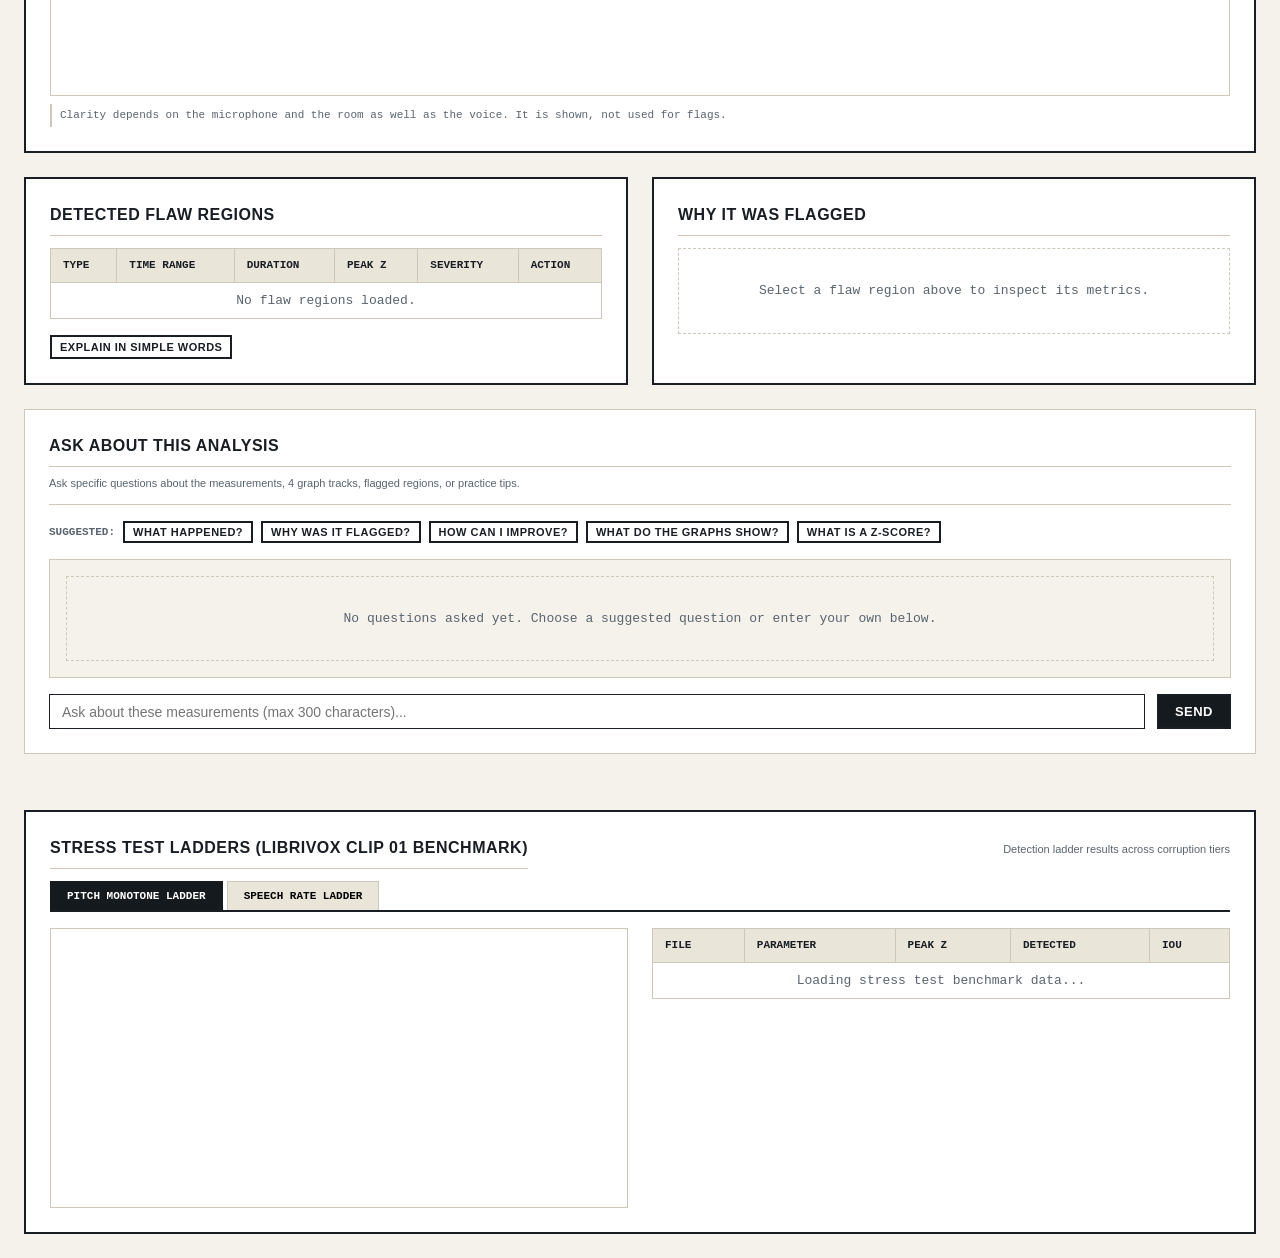
==== commit 43e4742d: "Fix rubric rounding, add spectrogram and voice clarity tracks" ====
--- a/frontend/index.html
+++ b/frontend/index.html
@@ -140,6 +140,7 @@
         <div>
           <h2 class="card-title" style="margin-bottom: var(--space-2xs); border-bottom: none;">Delivery Score</h2>
           <div id="rubricReliabilityNote" class="rubric-reliability-note"></div>
+          <div id="rubricOverallNote" class="rubric-overall-note"></div>
         </div>
         <div class="delivery-score-overall-box">
           <span class="delivery-score-overall-label">Overall Score</span>
@@ -214,6 +215,12 @@
 
       <!-- Plotly Subplots Target -->
       <div id="stackedTracksPlot" class="plot-container"></div>
+      <div id="clarityNote" class="clarity-note">
+        Clarity depends on the microphone and the room as well as the voice. It is shown, not used for flags.
+      </div>
+      <div id="spectrumEmptyState" class="spectrum-empty-state" style="display: none;">
+        Spectrogram and voice clarity data not available for this recording.
+      </div>
     </section>
 
     <!-- Flagged Regions Table and Why It Was Flagged Card -->
--- a/frontend/style.css
+++ b/frontend/style.css
@@ -383,6 +383,29 @@
   background-color: var(--color-surface);
 }
 
+.plot-container.has-spectrum {
+  height: 860px;
+}
+
+.clarity-note {
+  font-family: var(--font-family-mono);
+  font-size: var(--font-size-xs);
+  color: var(--color-text-muted);
+  margin-top: var(--space-xs);
+  padding: var(--space-2xs) var(--space-xs);
+  border-left: var(--border-width-thick) solid var(--color-border);
+  line-height: 1.4;
+}
+
+.spectrum-empty-state {
+  padding: var(--space-sm);
+  font-size: var(--font-size-sm);
+  color: var(--color-text-muted);
+  background-color: var(--color-surface-alt);
+  border: var(--border-width-thin) dashed var(--color-border);
+  margin-top: var(--space-sm);
+}
+
 /* Region List & Why Flagged split */
 .details-grid {
   display: grid;
@@ -1013,6 +1036,14 @@
   margin-top: var(--space-2xs);
 }
 
+.rubric-overall-note {
+  font-family: var(--font-family-mono);
+  font-size: var(--font-size-xs);
+  color: var(--color-text);
+  margin-top: var(--space-2xs);
+  font-weight: 500;
+}
+
 .delivery-score-overall-box {
   display: flex;
   flex-direction: column;
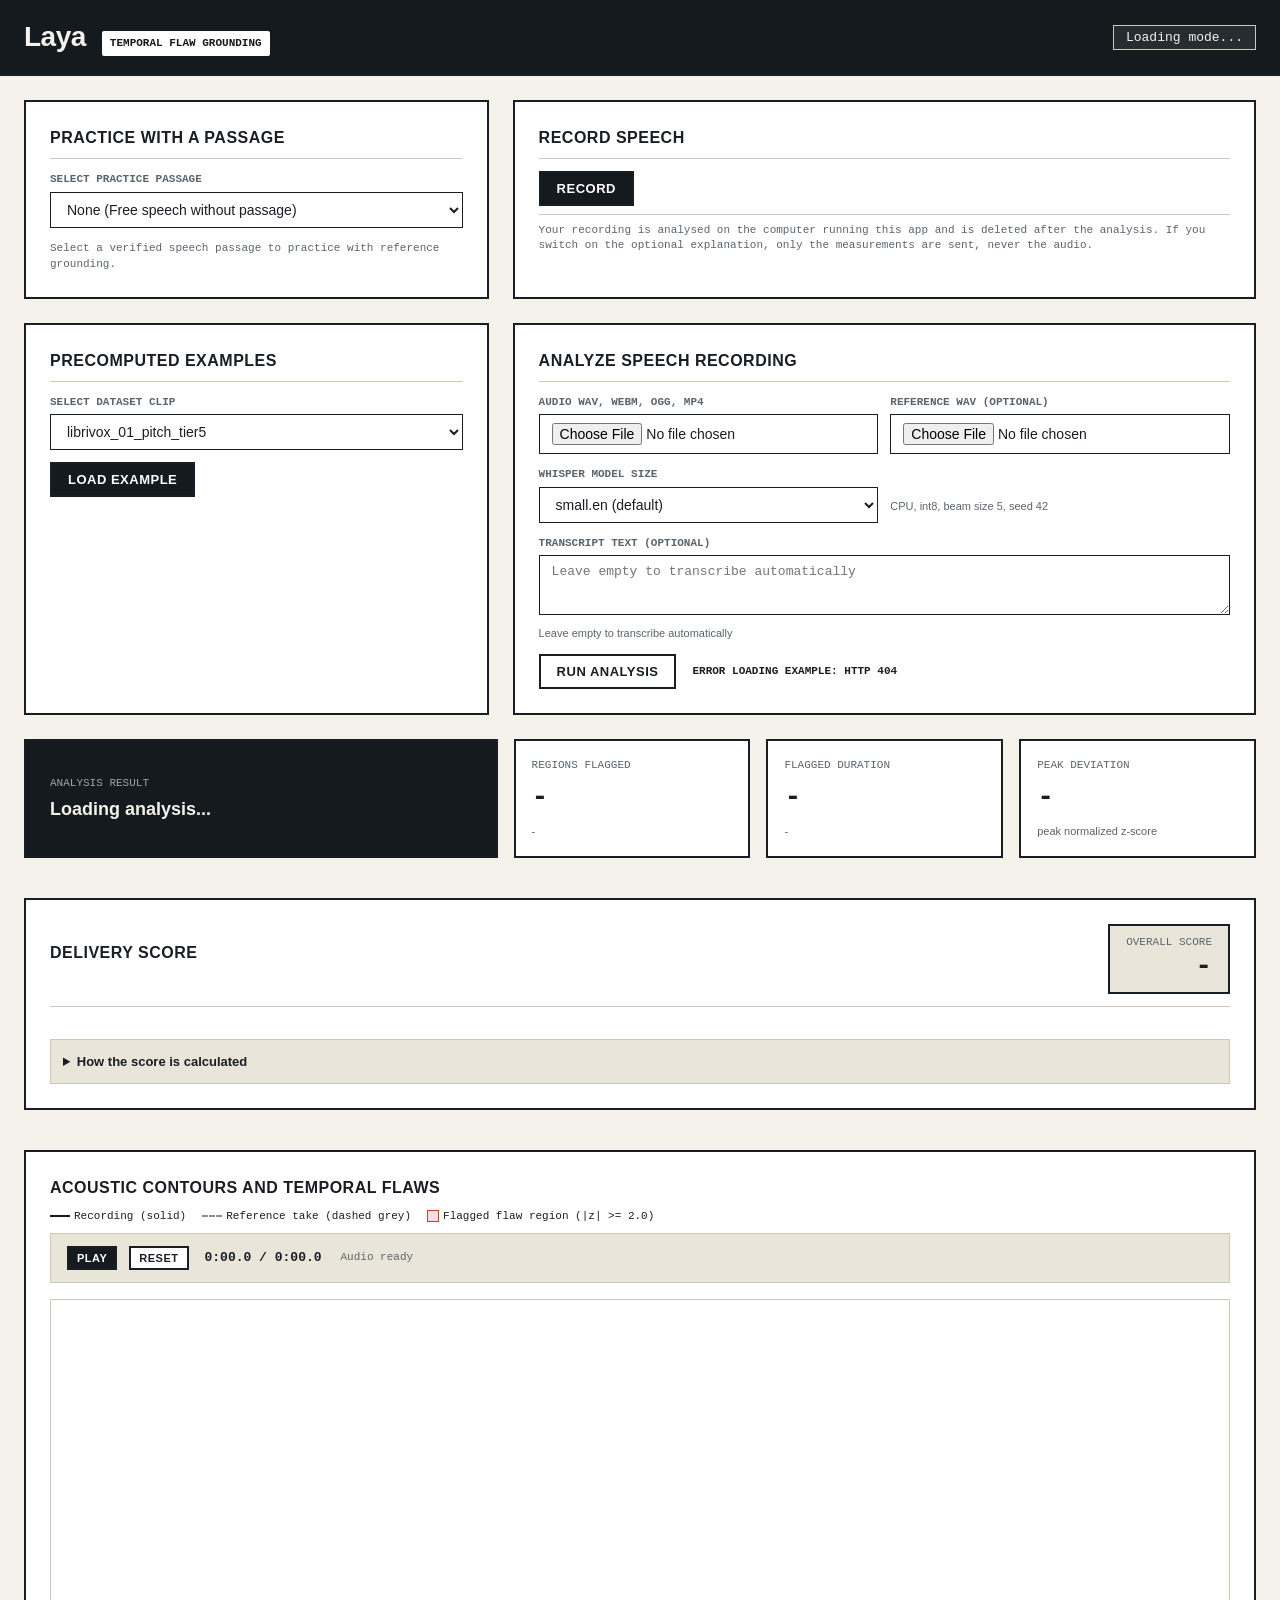
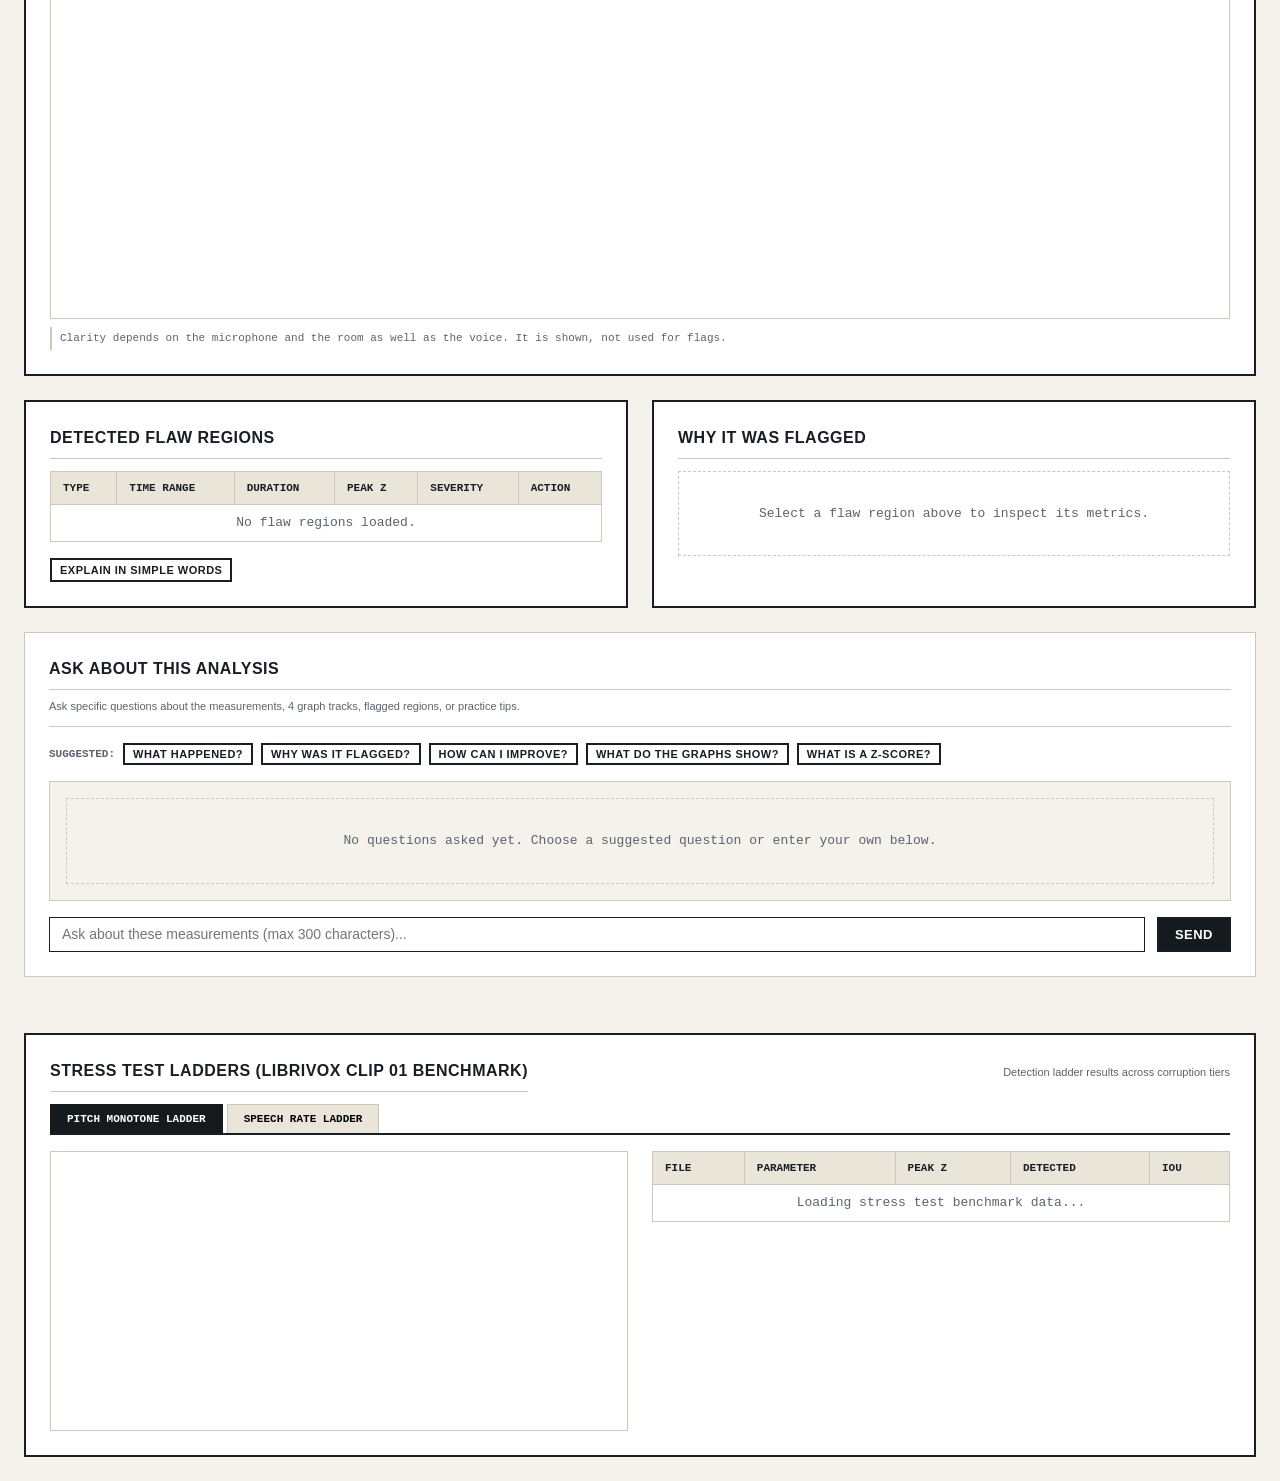
==== commit 88a1a7c7: "Add record button, practice passages and example manifest" ====
--- a/frontend/index.html
+++ b/frontend/index.html
@@ -29,27 +29,89 @@
     <!-- Controls Row: Example Picker + Upload Panel -->
     <div class="controls-grid">
       
-      <!-- Example Picker Card -->
+      <!-- Card 1: Practice with a Passage -->
+      <section class="card">
+        <h2 class="card-title">Practice with a passage</h2>
+        <div class="form-group">
+          <label for="passageSelect" class="form-label">Select Practice Passage</label>
+          <select id="passageSelect" class="form-select">
+            <option value="">None (Free speech without passage)</option>
+          </select>
+        </div>
+        <div id="passageMetaContainer" style="display: none; margin-bottom: var(--space-xs);">
+          <div style="display: flex; justify-content: space-between; align-items: baseline; font-size: var(--font-size-xs); color: var(--color-text-muted); font-family: var(--font-family-mono); flex-wrap: wrap; gap: 4px;">
+            <span>Duration: <strong id="passageDurationDisplay">-</strong> s</span>
+            <span id="passageSourceDisplay" style="word-break: break-all;">-</span>
+          </div>
+          <div class="passage-paired-note" id="passagePairedNote">
+            Compared with the ideal recording of this passage.
+          </div>
+        </div>
+        <div class="form-group" id="passageTextGroup" style="display: none; margin-bottom: 0;">
+          <div style="display: flex; justify-content: space-between; align-items: center; margin-bottom: 4px;">
+            <label class="form-label" style="margin: 0;">Passage Text</label>
+            <button id="btnPlayPassageRef" type="button" class="btn btn-secondary btn-sm">Play ideal recording</button>
+          </div>
+          <div id="passageTextDisplay" class="passage-text-box"></div>
+          <audio id="passageRefAudio" preload="none" style="display: none;"></audio>
+        </div>
+        <div id="passageNoSelectionNote" style="font-size: var(--font-size-xs); color: var(--color-text-muted); font-family: var(--font-family-mono);">
+          Select a verified speech passage to practice with reference grounding.
+        </div>
+      </section>
+
+      <!-- Card 2: Record Speech -->
+      <section class="card">
+        <h2 class="card-title">Record Speech</h2>
+        
+        <!-- Error box for blocked mic / lack of support -->
+        <div id="recordErrorBox" class="record-error-box" style="display: none;"></div>
+
+        <!-- Initial & Recording state -->
+        <div id="recordActiveRow" style="display: flex; align-items: center; gap: var(--space-md); flex-wrap: wrap; margin-bottom: var(--space-xs);">
+          <button id="btnRecordToggle" class="btn btn-primary" type="button">Record</button>
+          <div id="recordStatusDisplay" style="display: none; align-items: center; gap: var(--space-xs); font-family: var(--font-family-mono); font-size: var(--font-size-sm);">
+            <span class="rec-dot"></span>
+            <span id="recordTimerDisplay">0:00.0 / 2:00.0</span>
+          </div>
+        </div>
+
+        <!-- Stopped / Review state -->
+        <div id="recordReviewRow" style="display: none; margin-top: var(--space-xs); margin-bottom: var(--space-xs);">
+          <audio id="recordedAudioPreview" controls class="recorded-preview-player"></audio>
+          <div style="display: flex; align-items: center; gap: var(--space-sm); margin-top: var(--space-xs); flex-wrap: wrap;">
+            <button id="btnAnalyzeRecording" class="btn btn-primary" type="button">Analyse this recording</button>
+            <button id="btnRecordAgain" class="btn btn-secondary" type="button">Record again</button>
+            <span id="recordUploadStatus" class="form-label" style="margin: 0; color: var(--color-text);"></span>
+          </div>
+        </div>
+
+        <!-- Privacy note directly under record button -->
+        <div class="record-privacy-note">
+          Your recording is analysed on the computer running this app and is deleted after the analysis. If you switch on the optional explanation, only the measurements are sent, never the audio.
+        </div>
+      </section>
+
+      <!-- Card 3: Precomputed Examples -->
       <section class="card">
         <h2 class="card-title">Precomputed Examples</h2>
         <div class="form-group">
           <label for="exampleSelect" class="form-label">Select Dataset Clip</label>
           <select id="exampleSelect" class="form-select">
             <option value="librivox_01_pitch_tier5">librivox_01_pitch_tier5</option>
-            <option value="librivox_01_rate_tier4">librivox_01_rate_tier4</option>
           </select>
         </div>
         <button id="btnLoadExample" class="btn btn-primary" type="button">Load Example</button>
       </section>
 
-      <!-- Upload Panel Card -->
+      <!-- Card 4: Upload Panel Card -->
       <section class="card">
         <h2 class="card-title">Analyze Speech Recording</h2>
         <form id="uploadForm">
           <div style="display: grid; grid-template-columns: 1fr 1fr; gap: var(--space-sm);">
             <div class="form-group">
-              <label for="fileAudio" class="form-label">Audio WAV (Participant)</label>
-              <input type="file" id="fileAudio" name="audio_file" accept=".wav,.mpeg,.mp3" class="form-input" required>
+              <label for="fileAudio" class="form-label">Audio WAV, WebM, Ogg, MP4</label>
+              <input type="file" id="fileAudio" name="audio_file" accept=".wav,.webm,.ogg,.mp4,.mpeg,.mp3" class="form-input" required>
             </div>
             <div class="form-group">
               <label for="fileReference" class="form-label">Reference WAV (Optional)</label>
--- a/frontend/style.css
+++ b/frontend/style.css
@@ -266,6 +266,15 @@
   background-color: var(--color-surface-alt);
 }
 
+.btn-danger {
+  background-color: var(--color-error);
+  color: var(--color-surface);
+}
+
+.btn-danger:hover {
+  background-color: #8c2e1b;
+}
+
 .btn-sm {
   padding: var(--space-2xs) var(--space-xs);
   font-size: var(--font-size-xs);
@@ -274,6 +283,72 @@
 .btn-disabled {
   opacity: 0.5;
   cursor: not-allowed;
+}
+
+/* Keyboard accessibility with visible focus */
+button:focus-visible,
+select:focus-visible,
+input:focus-visible,
+textarea:focus-visible {
+  outline: 2px solid var(--color-primary);
+  outline-offset: 2px;
+}
+
+/* Plain recording indicator: solid dot that stays visible without pulsing */
+.rec-dot {
+  display: inline-block;
+  width: 10px;
+  height: 10px;
+  background-color: var(--color-error);
+  border-radius: 50%;
+  margin-right: var(--space-2xs);
+  vertical-align: middle;
+}
+
+.record-error-box {
+  padding: var(--space-xs) var(--space-sm);
+  font-size: var(--font-size-xs);
+  font-family: var(--font-family-mono);
+  color: var(--color-error);
+  background-color: #fdf2f0;
+  border: var(--border-width-thin) solid var(--color-error);
+  margin-bottom: var(--space-xs);
+  line-height: 1.4;
+}
+
+.record-privacy-note {
+  font-family: var(--font-family-mono);
+  font-size: var(--font-size-xs);
+  color: var(--color-text-muted);
+  margin-top: var(--space-xs);
+  line-height: 1.4;
+  border-top: var(--border-width-thin) solid var(--color-border);
+  padding-top: var(--space-xs);
+}
+
+.passage-text-box {
+  max-height: 130px;
+  overflow-y: auto;
+  padding: var(--space-xs) var(--space-sm);
+  background-color: var(--color-surface-alt);
+  border: var(--border-width-thin) solid var(--color-border);
+  font-size: var(--font-size-sm);
+  line-height: 1.5;
+  margin-top: 4px;
+  white-space: pre-wrap;
+}
+
+.passage-paired-note {
+  font-family: var(--font-family-mono);
+  font-size: var(--font-size-xs);
+  color: var(--color-text);
+  margin-top: var(--space-2xs);
+  font-weight: 500;
+}
+
+.recorded-preview-player {
+  width: 100%;
+  height: 36px;
 }
 
 /* Results Hero Strip */
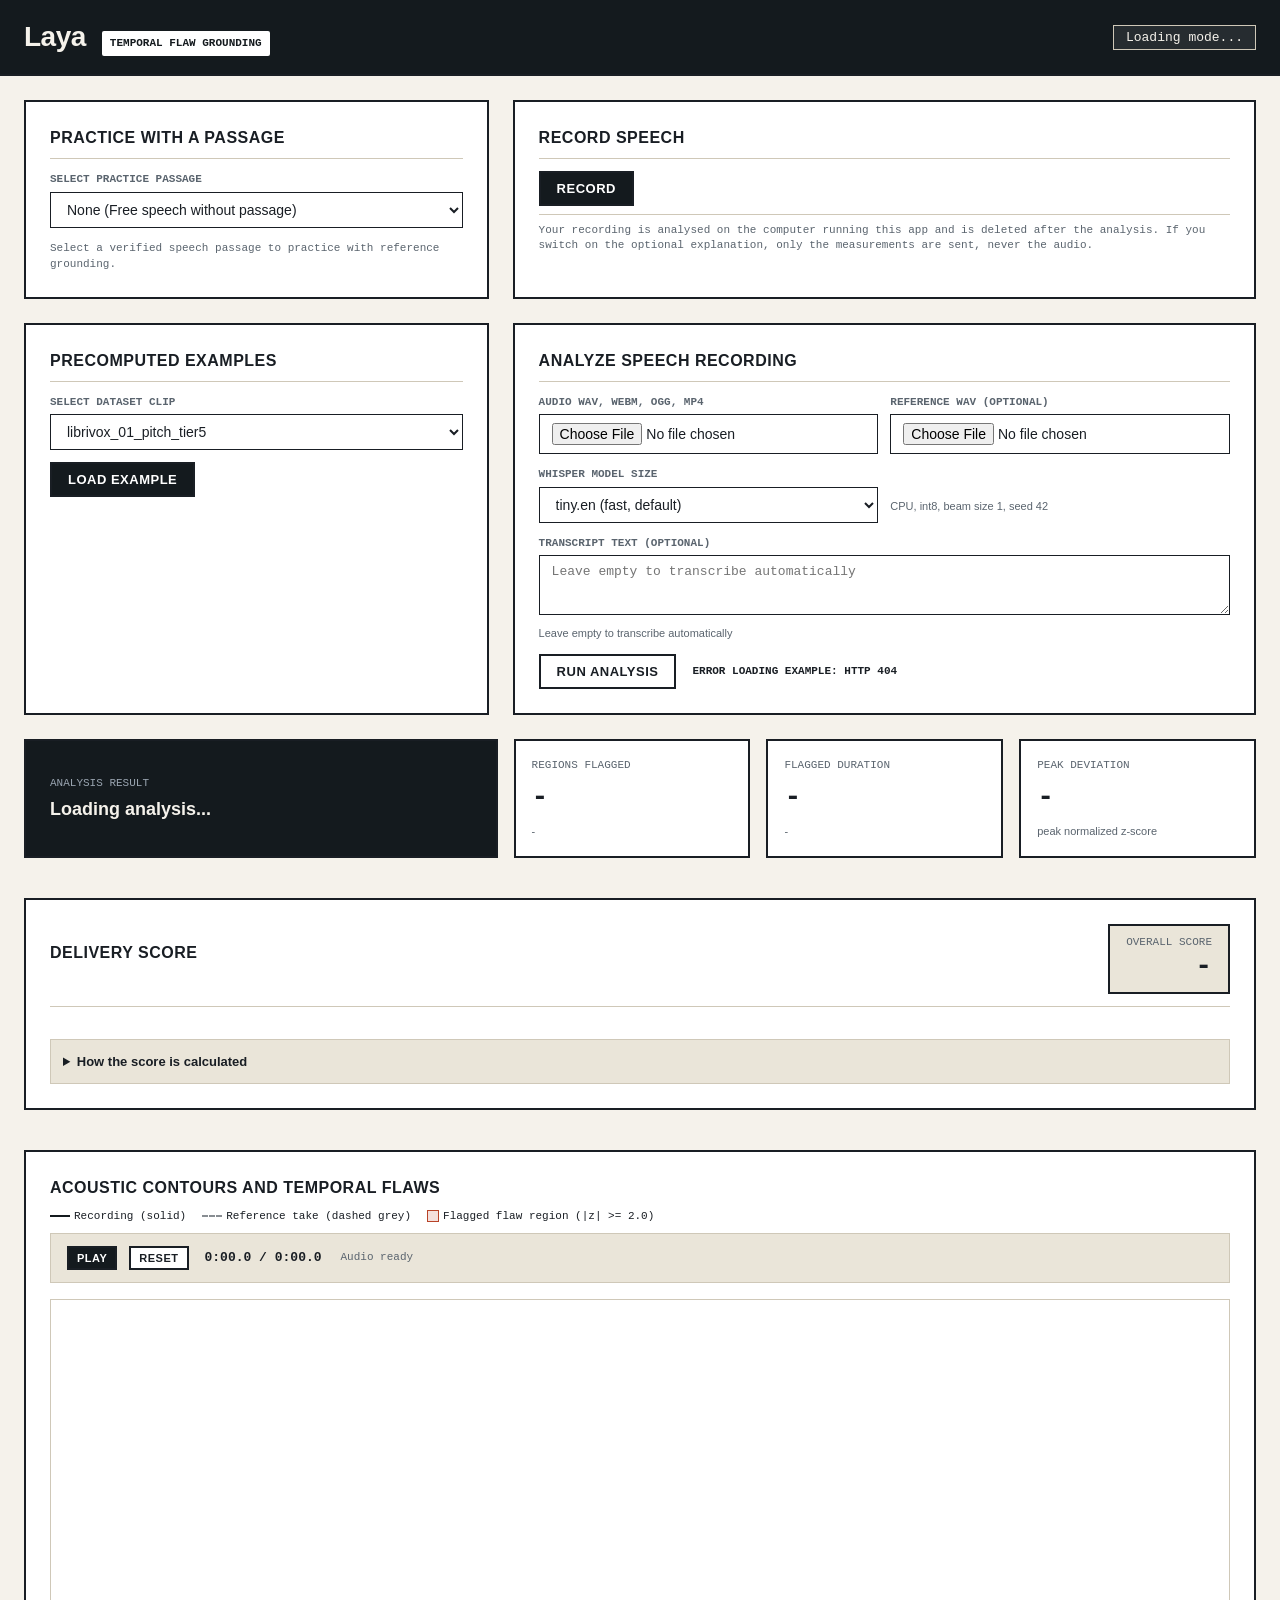
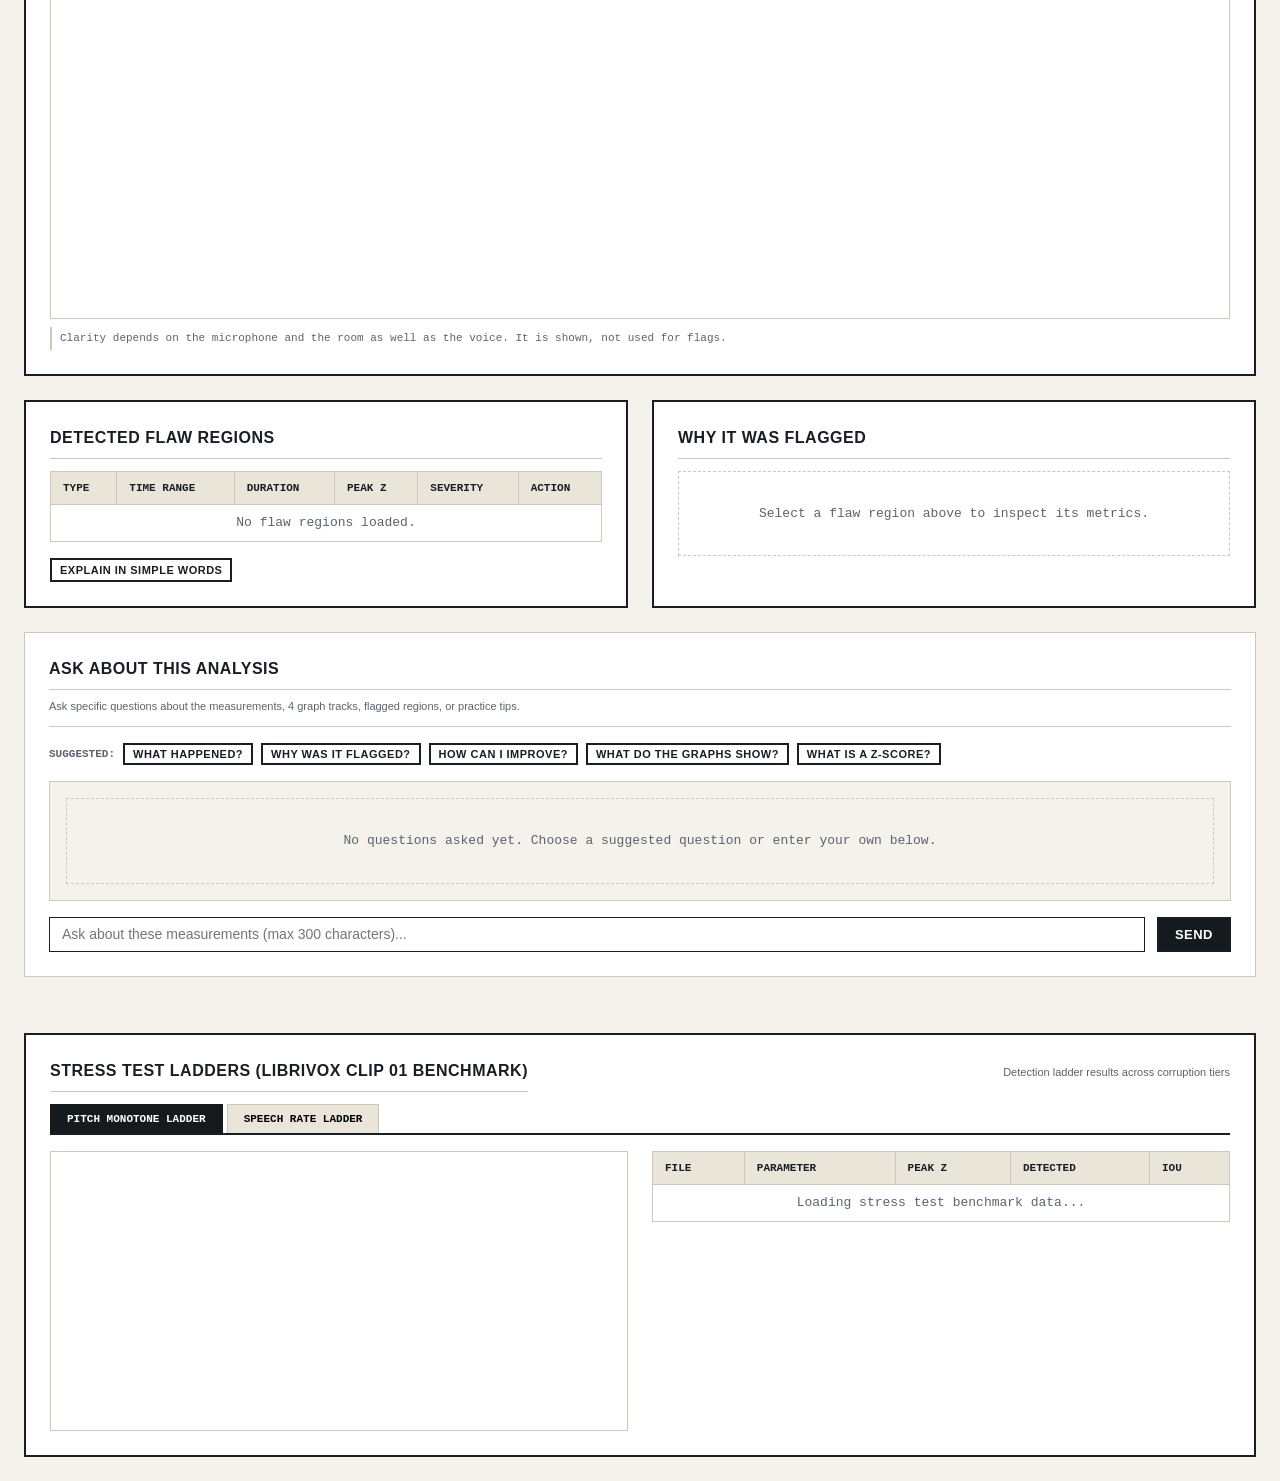
==== commit 996a41b7: "perf: 10x faster recording analysis - switch to tiny.en, cache whisper model, reduce beam size, vect" ====
--- a/frontend/index.html
+++ b/frontend/index.html
@@ -122,15 +122,15 @@
             <div class="form-group">
               <label for="whisperModel" class="form-label">Whisper Model Size</label>
               <select id="whisperModel" name="whisper_model" class="form-select">
-                <option value="small.en" selected>small.en (default)</option>
-                <option value="tiny.en">tiny.en</option>
+                <option value="tiny.en" selected>tiny.en (fast, default)</option>
                 <option value="base.en">base.en</option>
-                <option value="medium.en">medium.en</option>
+                <option value="small.en">small.en (accurate)</option>
+                <option value="medium.en">medium.en (slow)</option>
               </select>
             </div>
             <div class="form-group" style="display: flex; flex-direction: column; justify-content: flex-end;">
               <div style="font-size: var(--font-size-xs); color: var(--color-text-muted); margin-bottom: 8px;">
-                CPU, int8, beam size 5, seed 42
+                CPU, int8, beam size 1, seed 42
               </div>
             </div>
           </div>
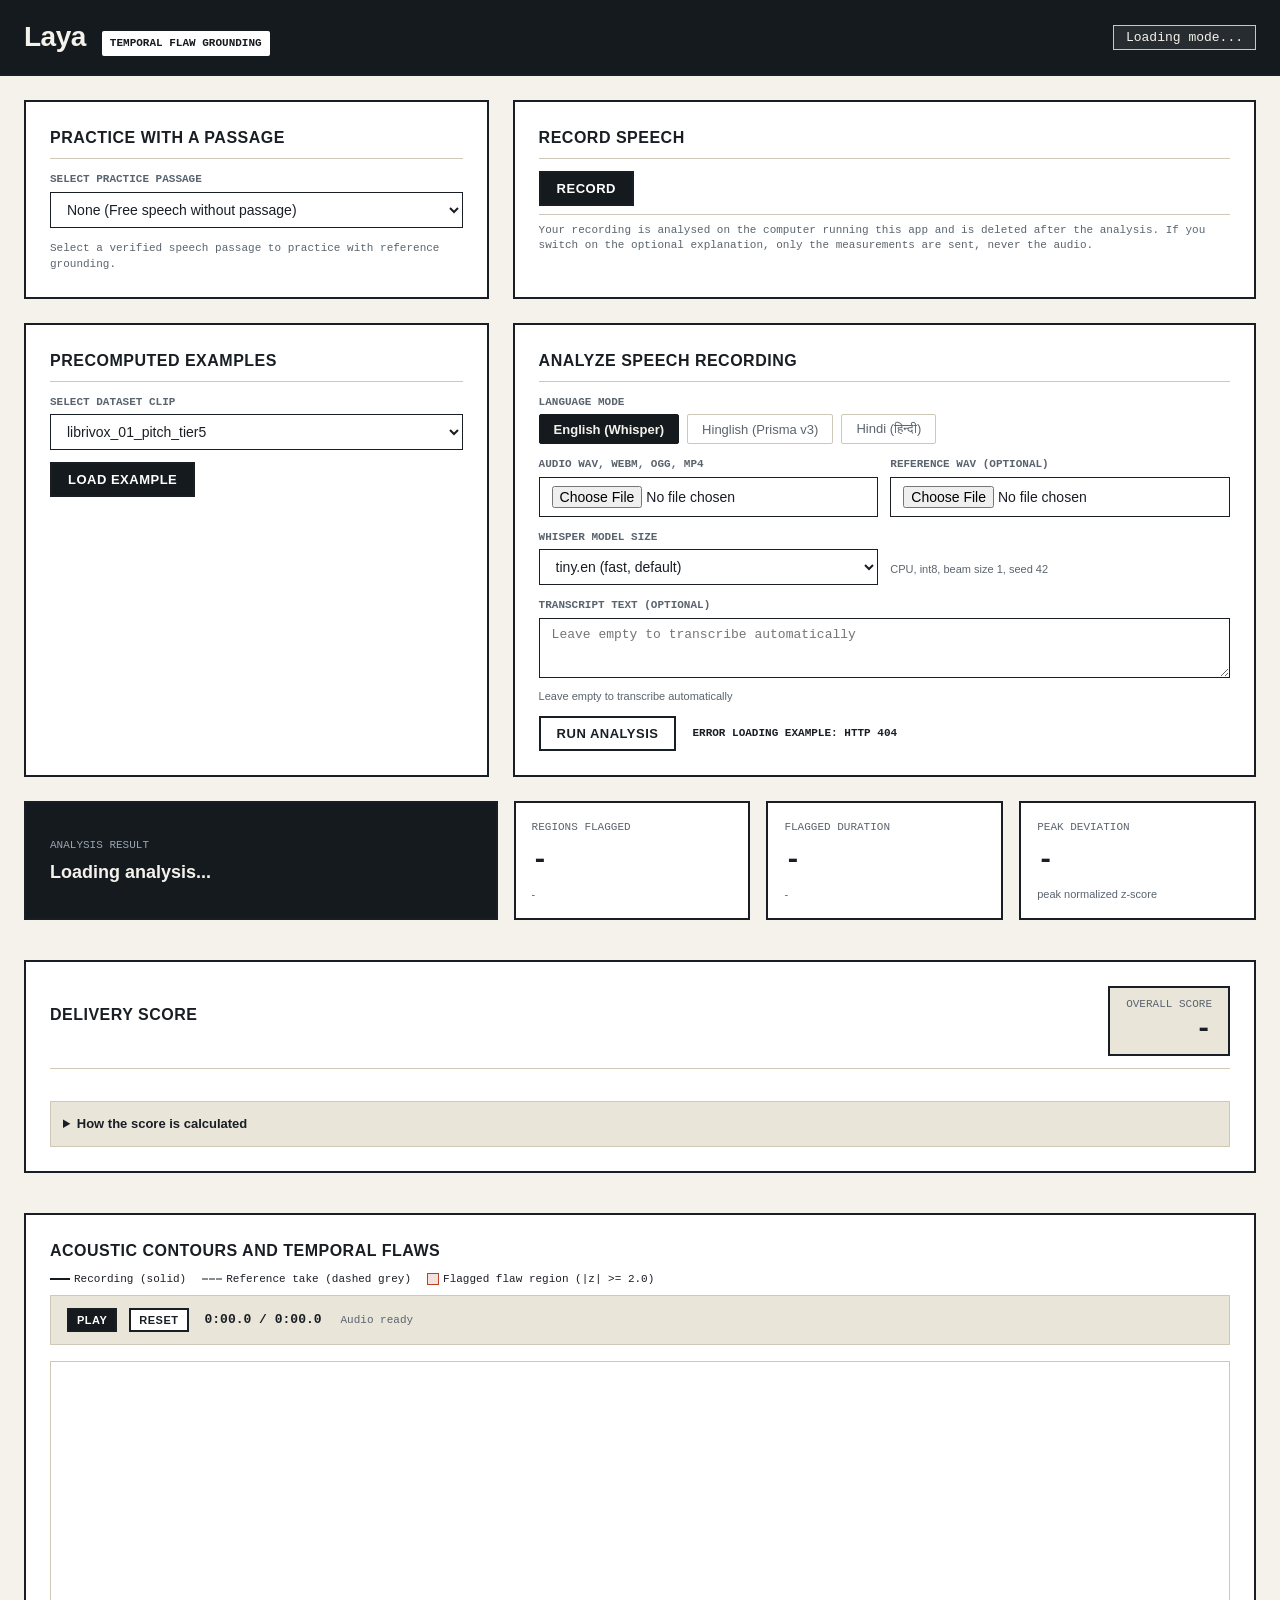
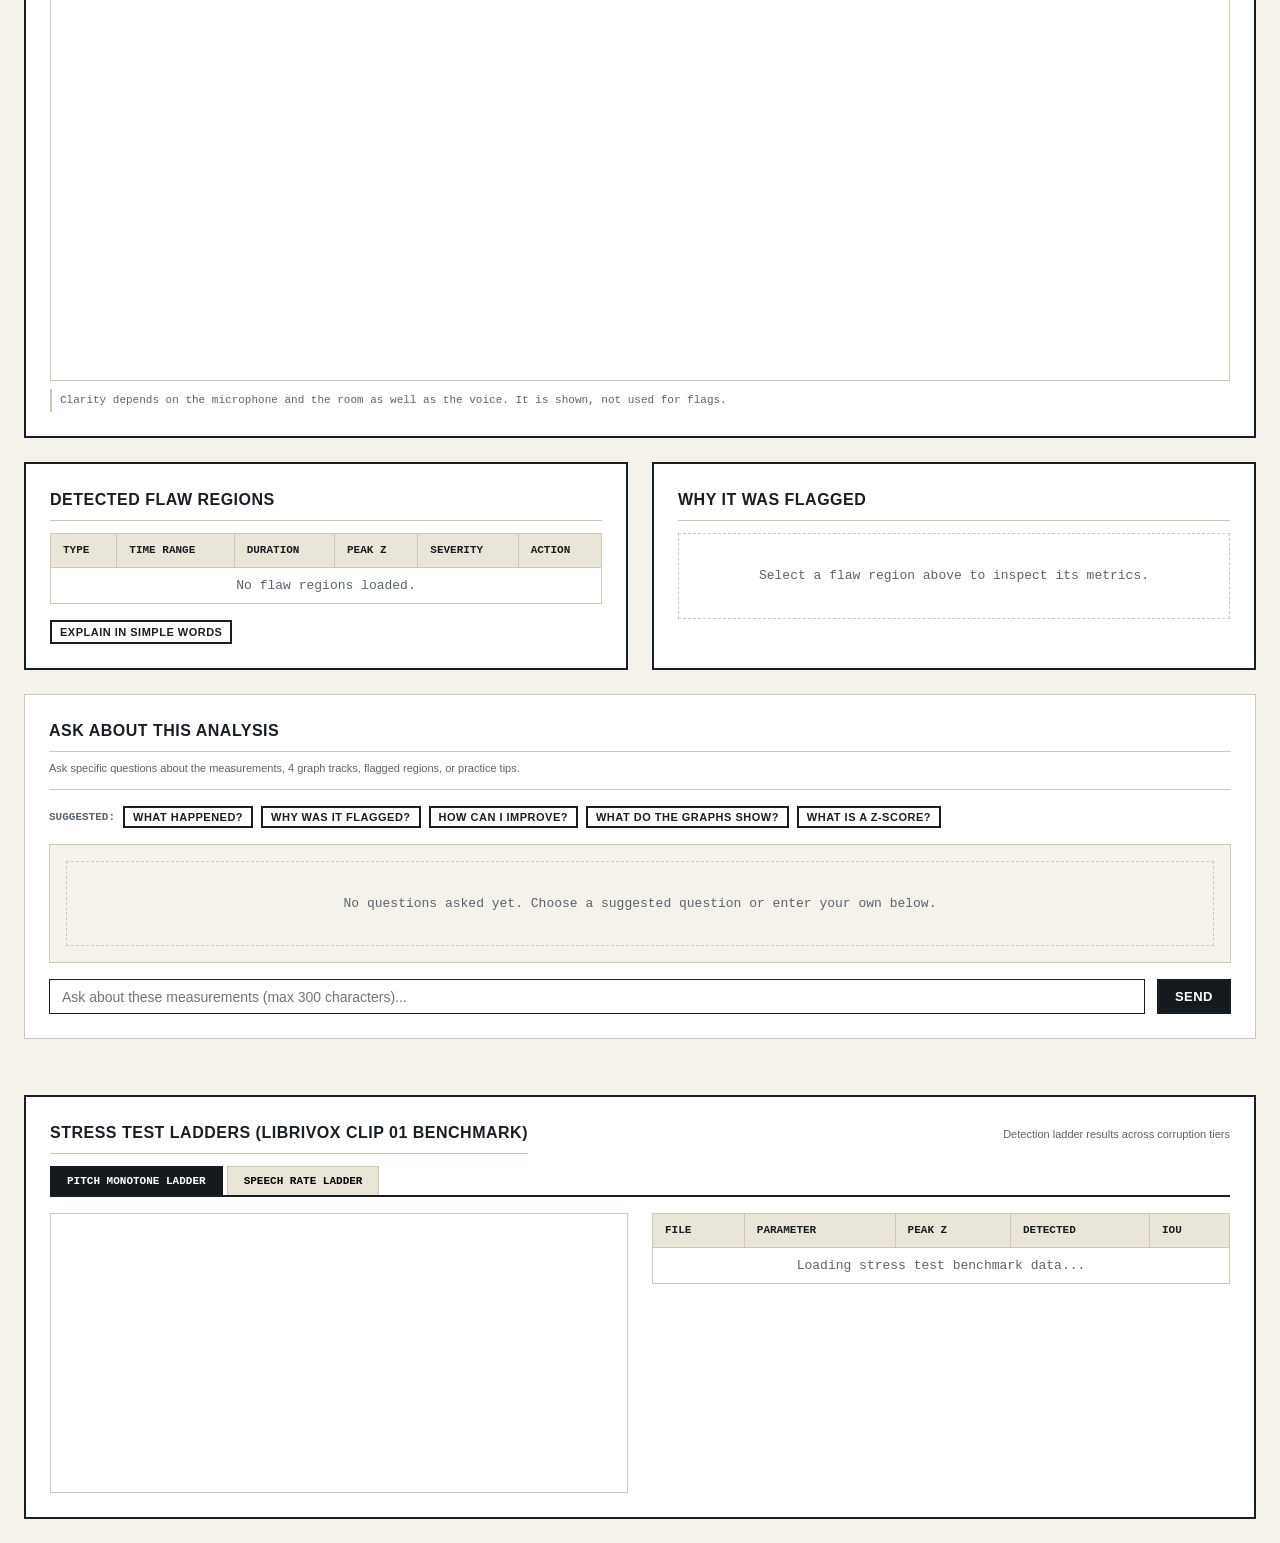
==== commit 7d77f6b6: "Gnani stage 1: Prisma chunked transcription, keyterms, script mix" ====
--- a/frontend/index.html
+++ b/frontend/index.html
@@ -108,6 +108,18 @@
       <section class="card">
         <h2 class="card-title">Analyze Speech Recording</h2>
         <form id="uploadForm">
+
+          <!-- Language Mode Selector -->
+          <div class="form-group" style="margin-bottom: var(--space-sm);">
+            <label class="form-label">Language Mode</label>
+            <div class="lang-pill-row">
+              <button type="button" class="lang-pill-btn active" data-lang="english" id="btnLangEnglish">English (Whisper)</button>
+              <button type="button" class="lang-pill-btn" data-lang="hinglish" id="btnLangHinglish">Hinglish (Prisma v3)</button>
+              <button type="button" class="lang-pill-btn" data-lang="hindi" id="btnLangHindi">Hindi (हिन्दी)</button>
+            </div>
+            <input type="hidden" id="languageModeInput" name="language_mode" value="english">
+          </div>
+
           <div style="display: grid; grid-template-columns: 1fr 1fr; gap: var(--space-sm);">
             <div class="form-group">
               <label for="fileAudio" class="form-label">Audio WAV, WebM, Ogg, MP4</label>
@@ -118,7 +130,9 @@
               <input type="file" id="fileReference" name="reference_file" accept=".wav,.mpeg,.mp3" class="form-input">
             </div>
           </div>
-          <div style="display: grid; grid-template-columns: 1fr 1fr; gap: var(--space-sm);">
+
+          <!-- English Whisper Model Options -->
+          <div id="whisperModelGroup" style="display: grid; grid-template-columns: 1fr 1fr; gap: var(--space-sm);">
             <div class="form-group">
               <label for="whisperModel" class="form-label">Whisper Model Size</label>
               <select id="whisperModel" name="whisper_model" class="form-select">
@@ -134,6 +148,16 @@
               </div>
             </div>
           </div>
+
+          <!-- Hindi/Hinglish Keyterms Input Box (Correction #2) -->
+          <div id="indicKeytermsGroup" class="form-group" style="display: none;">
+            <label for="keytermsInput" class="form-label">Words to recognise (names, topic words)</label>
+            <textarea id="keytermsInput" name="keyterms" class="form-textarea" rows="3" placeholder="One word per line&#10;e.g. Laya&#10;Rahul&#10;DevTools"></textarea>
+            <div style="font-size: var(--font-size-xs); color: var(--color-text-muted); margin-top: 4px;">
+              Defaults (Laya, Gnani, Prisma, Timbre) are always included automatically.
+            </div>
+          </div>
+
           <div class="form-group">
             <label for="transcriptText" class="form-label">Transcript Text (Optional)</label>
             <textarea id="transcriptText" name="transcript_text" class="form-textarea" placeholder="Leave empty to transcribe automatically"></textarea>
@@ -170,6 +194,44 @@
       <div class="form-group" style="margin: 0;">
         <label for="transcriptReviewText" class="form-label">Editable Transcript</label>
         <textarea id="transcriptReviewText" class="form-textarea" rows="4"></textarea>
+        <!-- Correction #6: plain line under transcript -->
+        <div id="transcriptDisclaimer" class="transcript-disclaimer-line">Transcript is automatic and can contain mistakes. You can edit it.</div>
+        <!-- Chunk Timings for Hindi and Hinglish (no word-level timings) -->
+        <div id="chunkTimingsSection" style="display: none; margin-top: var(--space-sm);">
+          <div style="font-size: var(--font-size-xs); font-weight: 600; text-transform: uppercase; letter-spacing: 0.05em; color: var(--color-text-muted); margin-bottom: 4px;">
+            Chunk Timings
+          </div>
+          <div id="chunkTimingsList" style="display: flex; flex-wrap: wrap; gap: var(--space-xs);"></div>
+        </div>
+      </div>
+    </section>
+
+    <!-- Script Mix Strip: Correction #4 (Computed from transcript, not detected_language_code) -->
+    <section class="card script-mix-card" id="scriptMixSection" style="display: none; margin-bottom: var(--space-lg);">
+      <div style="display: flex; justify-content: space-between; align-items: center; margin-bottom: var(--space-sm); flex-wrap: wrap; gap: var(--space-xs);">
+        <div>
+          <h2 class="card-title" style="margin: 0; border-bottom: none;">Script mix of the transcript</h2>
+          <div style="font-size: var(--font-size-xs); color: var(--color-text-muted); margin-top: 2px;">
+            Classified directly from transcript tokens into Devanagari and Latin scripts
+          </div>
+        </div>
+        <span id="scriptMixBadge" class="mode-badge">0% Devanagari / 0% Latin</span>
+      </div>
+
+      <div class="script-mix-bar-container">
+        <div id="scriptMixDevanagariBar" class="script-mix-bar-segment devanagari" style="width: 50%;">Devanagari 50%</div>
+        <div id="scriptMixLatinBar" class="script-mix-bar-segment latin" style="width: 50%;">Latin 50%</div>
+      </div>
+
+      <div id="scriptMixStatsText" style="font-size: var(--font-size-sm); color: var(--color-text); margin-top: 8px;">
+        0 Devanagari words (0%), 0 Latin words (0%), 0 script switches.
+      </div>
+
+      <div id="scriptMixSwitchesGroup" style="margin-top: 10px; display: none;">
+        <div style="font-size: var(--font-size-xs); font-weight: 600; text-transform: uppercase; letter-spacing: 0.05em; color: var(--color-text-muted); margin-bottom: 6px;">
+          Script switches in transcript:
+        </div>
+        <div id="scriptMixSwitchesList" class="script-switches-chips"></div>
       </div>
     </section>
 
--- a/frontend/style.css
+++ b/frontend/style.css
@@ -1276,3 +1276,108 @@
 }
 
 
+
+
+/* Language Mode Selector (Hindi / Hinglish / English) */
+.lang-pill-row {
+  display: flex;
+  gap: var(--space-xs);
+  flex-wrap: wrap;
+  margin-top: 4px;
+}
+
+.lang-pill-btn {
+  background-color: var(--color-surface);
+  border: 1px solid var(--color-border);
+  color: var(--color-text-muted);
+  font-family: var(--font-family-sans);
+  font-size: var(--font-size-sm);
+  font-weight: 500;
+  padding: 6px 14px;
+  border-radius: var(--border-radius-sm);
+  cursor: pointer;
+}
+
+.lang-pill-btn:hover {
+  border-color: var(--color-primary);
+  color: var(--color-text);
+}
+
+.lang-pill-btn.active {
+  background-color: var(--color-primary);
+  border-color: var(--color-primary);
+  color: var(--color-header-text);
+  font-weight: 600;
+}
+
+/* Script Mix Strip (Correction #4) */
+.script-mix-card {
+  border-left: 4px solid var(--color-border-dark);
+}
+
+.script-mix-bar-container {
+  display: flex;
+  height: 22px;
+  width: 100%;
+  border-radius: var(--border-radius-sm);
+  overflow: hidden;
+  border: 1px solid var(--color-border);
+  background-color: var(--color-surface-alt);
+}
+
+.script-mix-bar-segment {
+  height: 100%;
+  display: flex;
+  align-items: center;
+  justify-content: center;
+  font-size: 10px;
+  font-family: var(--font-family-mono);
+  font-weight: 600;
+  color: #ffffff;
+  overflow: hidden;
+  white-space: nowrap;
+}
+
+.script-mix-bar-segment.devanagari {
+  background-color: #1e6987;
+}
+
+.script-mix-bar-segment.latin {
+  background-color: #1f6b4d;
+}
+
+.script-switches-chips {
+  display: flex;
+  flex-wrap: wrap;
+  gap: var(--space-2xs);
+  max-height: 120px;
+  overflow-y: auto;
+  padding: 4px 0;
+}
+
+.script-switch-chip {
+  display: inline-flex;
+  align-items: center;
+  gap: 4px;
+  background-color: var(--color-surface);
+  border: 1px solid var(--color-border);
+  font-family: var(--font-family-mono);
+  font-size: var(--font-size-xs);
+  padding: 2px 8px;
+  border-radius: var(--border-radius-sm);
+}
+
+.script-switch-chip .switch-arrow {
+  color: var(--color-text-muted);
+  font-size: 10px;
+}
+
+.transcript-disclaimer-line {
+  font-size: var(--font-size-sm);
+  color: var(--color-text-muted);
+  margin-top: 6px;
+  padding: 4px 8px;
+  background-color: var(--color-surface-alt);
+  border-radius: var(--border-radius-sm);
+  display: inline-block;
+}
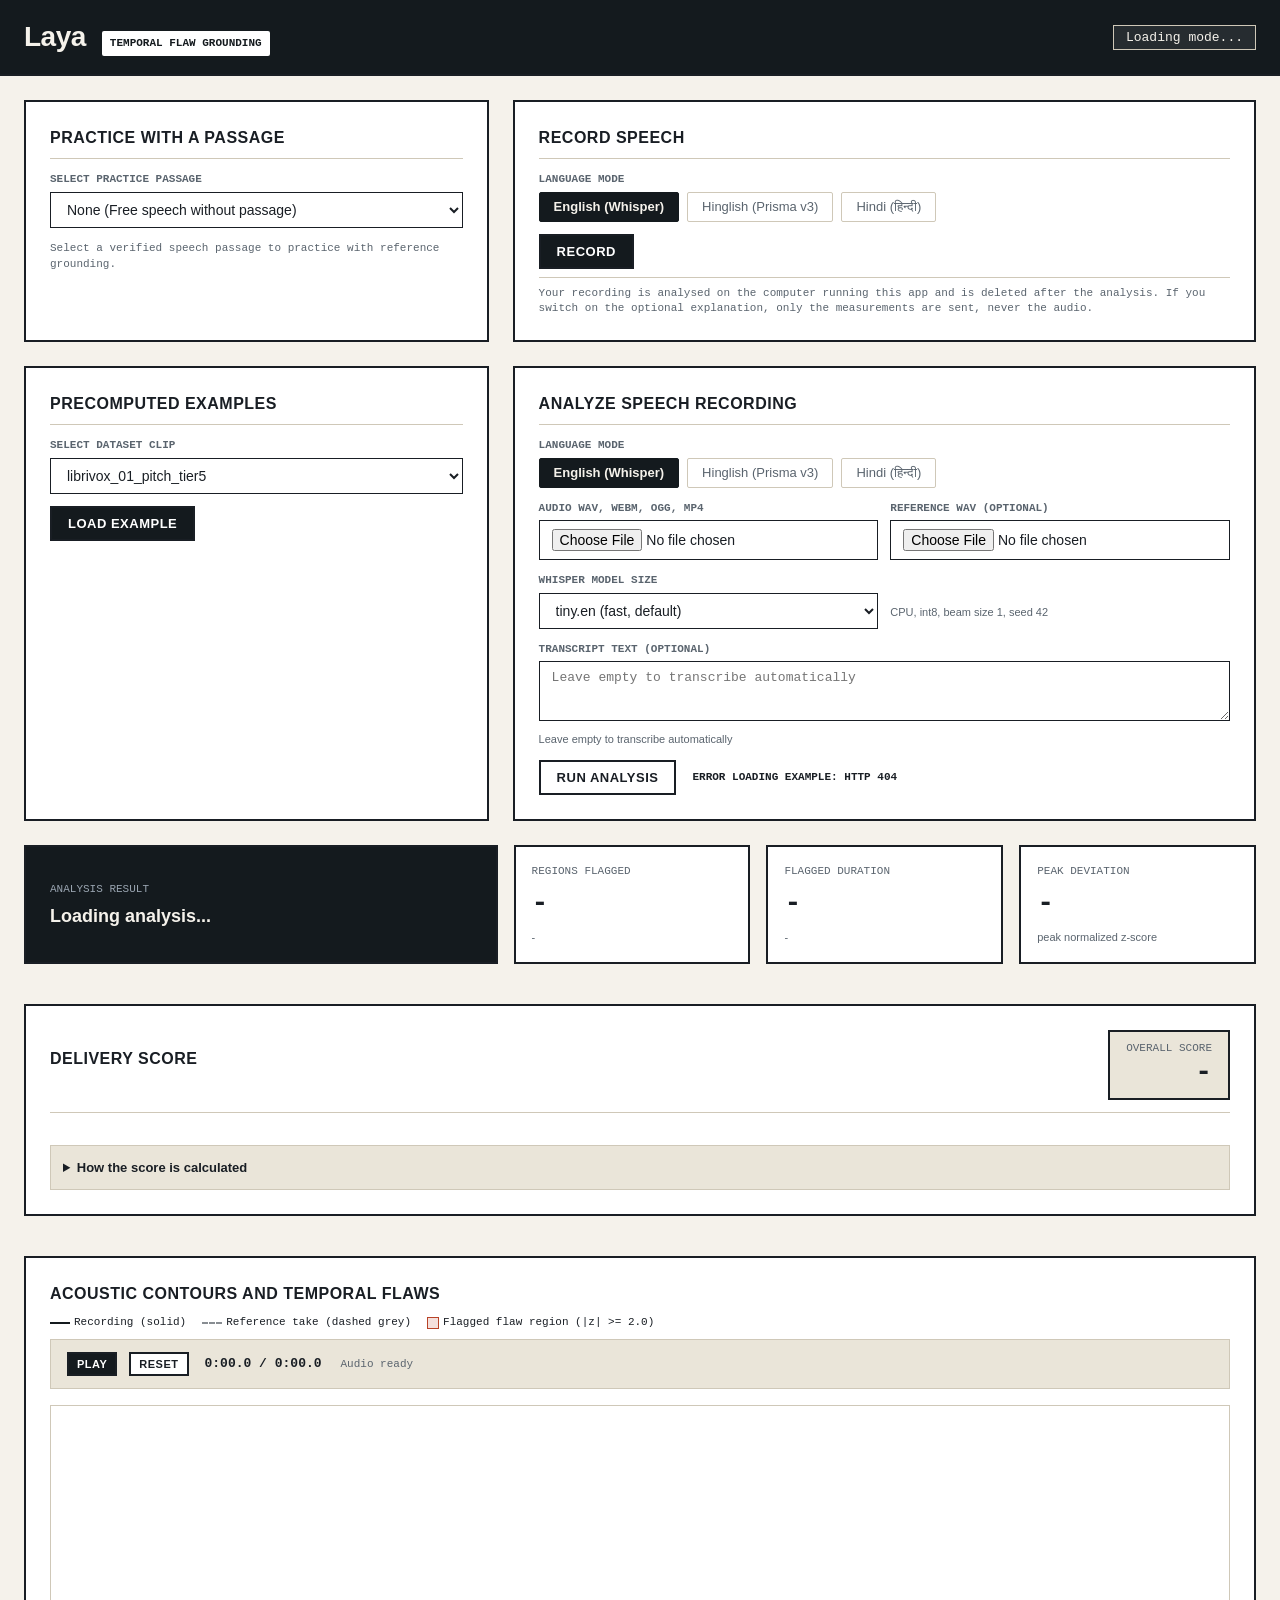
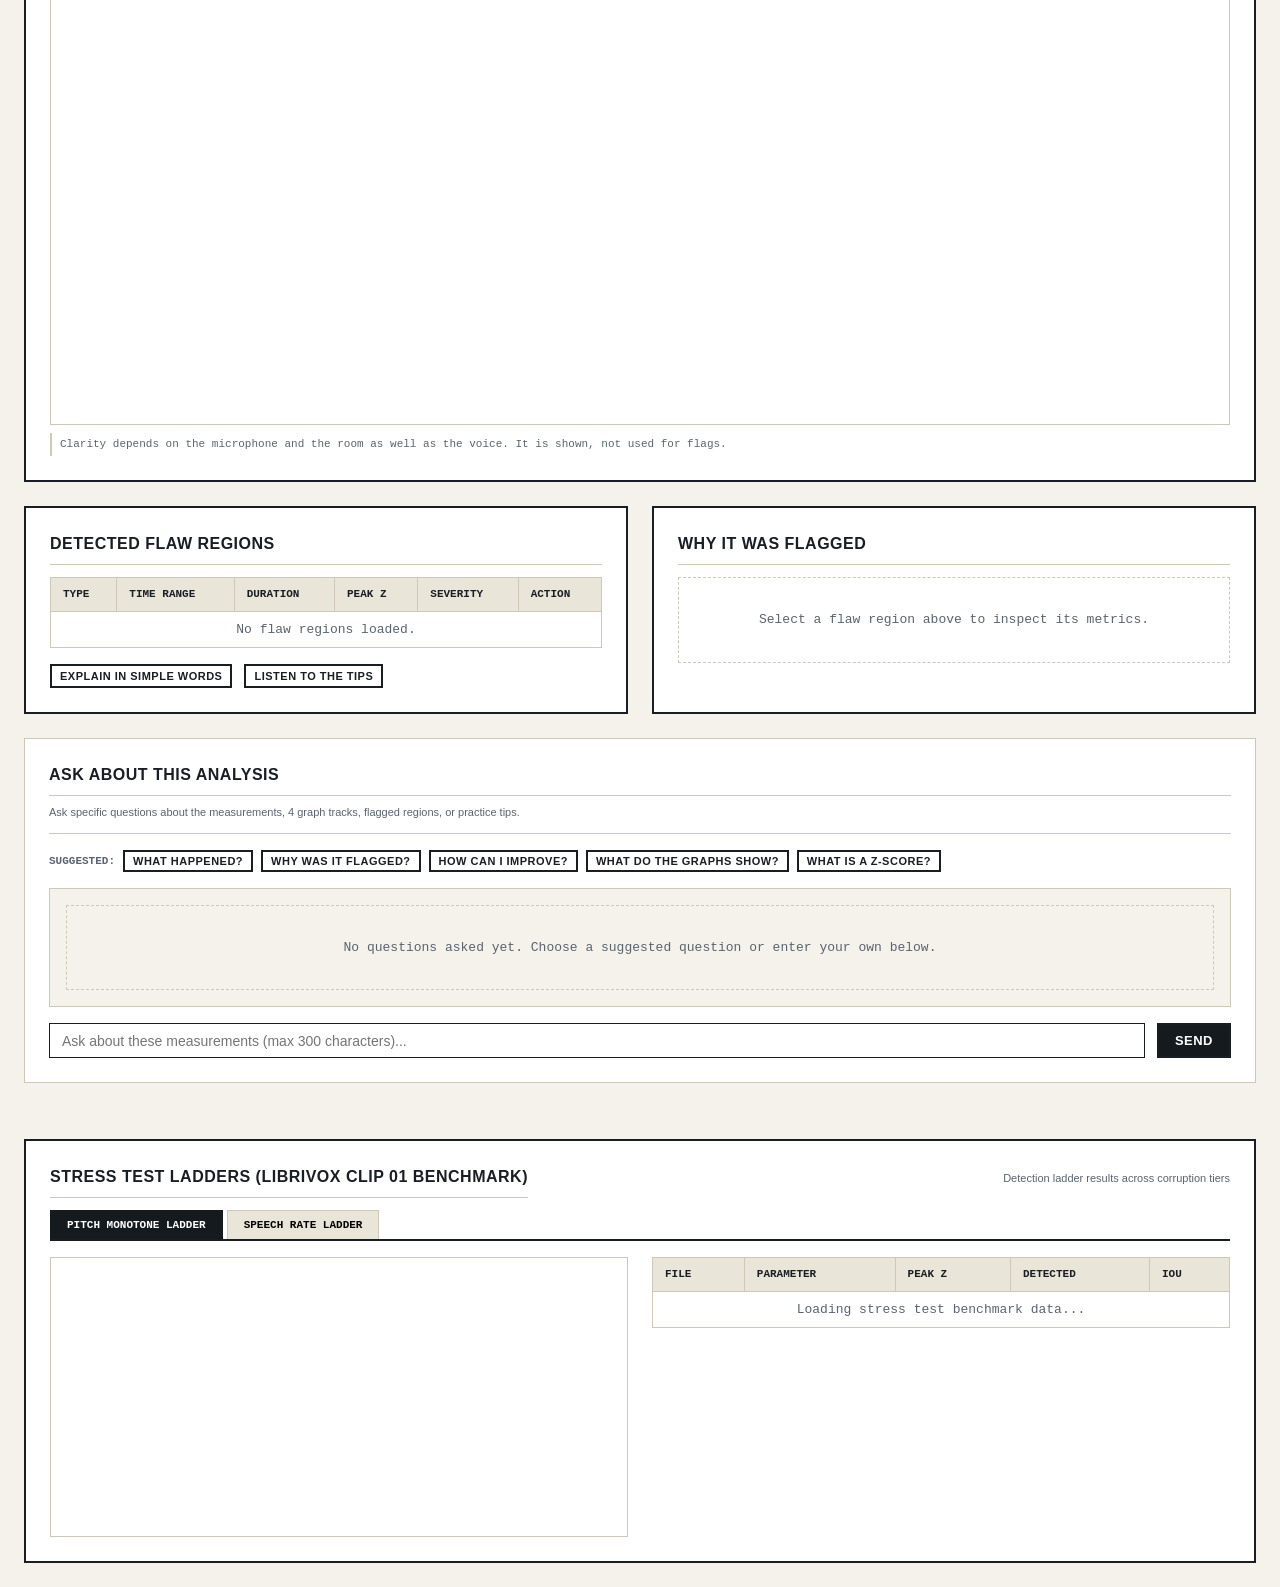
==== commit d2866407: "Gnani stage 4: spoken tips, Hindi tips table, tip wording fixes" ====
--- a/frontend/index.html
+++ b/frontend/index.html
@@ -66,6 +66,25 @@
         
         <!-- Error box for blocked mic / lack of support -->
         <div id="recordErrorBox" class="record-error-box" style="display: none;"></div>
+
+        <!-- Language Mode Selector in Record Panel -->
+        <div class="form-group" style="margin-bottom: var(--space-sm);">
+          <label class="form-label">Language Mode</label>
+          <div class="lang-pill-row" id="recordLangPillRow">
+            <button type="button" class="lang-pill-btn active" data-lang="english" id="btnRecLangEnglish">English (Whisper)</button>
+            <button type="button" class="lang-pill-btn" data-lang="hinglish" id="btnRecLangHinglish">Hinglish (Prisma v3)</button>
+            <button type="button" class="lang-pill-btn" data-lang="hindi" id="btnRecLangHindi">Hindi (हिन्दी)</button>
+          </div>
+        </div>
+
+        <!-- Hindi/Hinglish Keyterms Input Box in Record Panel -->
+        <div id="recordIndicKeytermsGroup" class="form-group" style="display: none; margin-bottom: var(--space-sm);">
+          <label for="recordKeytermsInput" class="form-label">Words to recognise (names, topic words)</label>
+          <textarea id="recordKeytermsInput" class="form-textarea" rows="2" placeholder="One word per line&#10;e.g. Laya&#10;Rahul&#10;DevTools"></textarea>
+          <div style="font-size: var(--font-size-xs); color: var(--color-text-muted); margin-top: 4px;">
+            Defaults (Laya, Gnani, Prisma, Timbre) are always included automatically.
+          </div>
+        </div>
 
         <!-- Initial & Recording state -->
         <div id="recordActiveRow" style="display: flex; align-items: center; gap: var(--space-md); flex-wrap: wrap; margin-bottom: var(--space-xs);">
@@ -375,6 +394,7 @@
 
         <div class="explanation-btn-row">
           <button id="btnExplainReport" class="btn btn-secondary btn-sm" type="button">Explain in simple words</button>
+          <button id="btnListenTipsMain" class="btn btn-secondary btn-sm" type="button">Listen to the tips</button>
           <span id="explainLoadingSpinner" class="explain-spinner" style="display: none;">Loading plain-language explanation...</span>
         </div>
       </section>
@@ -420,7 +440,11 @@
 
         <!-- Practice Tips -->
         <div class="explanation-block">
-          <h3 class="explanation-subtitle">Practice Tips</h3>
+          <div class="practice-tips-header-row">
+            <h3 class="explanation-subtitle" style="margin-bottom: 0;">Practice Tips</h3>
+            <button id="btnListenTips" class="btn btn-secondary btn-sm" type="button">Listen to the tips</button>
+          </div>
+          <div id="tipsAudioPlayerContainer" class="tips-audio-player-container" style="display: none;"></div>
           <div id="explanationPracticeTips" class="practice-tips-container"></div>
         </div>
 
--- a/frontend/style.css
+++ b/frontend/style.css
@@ -932,6 +932,36 @@
   gap: var(--space-sm);
 }
 
+.practice-tips-header-row {
+  display: flex;
+  align-items: center;
+  justify-content: space-between;
+  gap: var(--space-sm);
+  margin-bottom: var(--space-xs);
+}
+
+.tips-audio-player-container {
+  display: flex;
+  flex-direction: column;
+  gap: var(--space-xs);
+  background-color: #f7fafc;
+  border: 1px solid var(--color-border);
+  border-radius: var(--border-radius-sm);
+  padding: var(--space-xs) var(--space-sm);
+  margin-bottom: var(--space-xs);
+}
+
+.tips-audio-player-row {
+  display: flex;
+  align-items: center;
+  gap: var(--space-sm);
+}
+
+.tips-audio-player-row audio {
+  flex: 1;
+  height: 32px;
+}
+
 .practice-type-block {
   background-color: var(--color-surface-alt);
   border: 1px solid var(--color-border);
@@ -1381,3 +1411,60 @@
   border-radius: var(--border-radius-sm);
   display: inline-block;
 }
+
+/* Stage 3: Region Excerpt and Hear It Fixed */
+.region-speech-fix-card {
+  margin-top: var(--space-md);
+  padding: var(--space-md);
+  background-color: var(--color-surface);
+  border: 1px solid var(--color-border);
+  border-radius: var(--border-radius-sm);
+}
+
+.region-speech-fix-title {
+  font-weight: 600;
+  font-size: var(--font-size-sm);
+  color: var(--color-text);
+  margin-bottom: var(--space-xs);
+  display: flex;
+  justify-content: space-between;
+  align-items: center;
+}
+
+.region-speech-timing-badge {
+  font-family: var(--font-family-mono);
+  font-size: var(--font-size-xs);
+  color: var(--color-text-muted);
+}
+
+.region-speech-transcript {
+  font-size: var(--font-size-sm);
+  padding: var(--space-xs) var(--space-sm);
+  background-color: var(--color-surface-alt);
+  border: 1px solid var(--color-border-subtle);
+  border-radius: var(--border-radius-sm);
+  margin-bottom: var(--space-sm);
+  color: var(--color-text);
+  min-height: 38px;
+  display: flex;
+  align-items: center;
+}
+
+.hear-fixed-row {
+  display: flex;
+  align-items: center;
+  gap: var(--space-sm);
+  flex-wrap: wrap;
+}
+
+.model-voice-label {
+  font-family: var(--font-family-mono);
+  font-size: var(--font-size-xs);
+  color: var(--color-text-muted);
+}
+
+.hear-fixed-status {
+  font-size: var(--font-size-xs);
+  font-family: var(--font-family-mono);
+  color: var(--color-primary);
+}
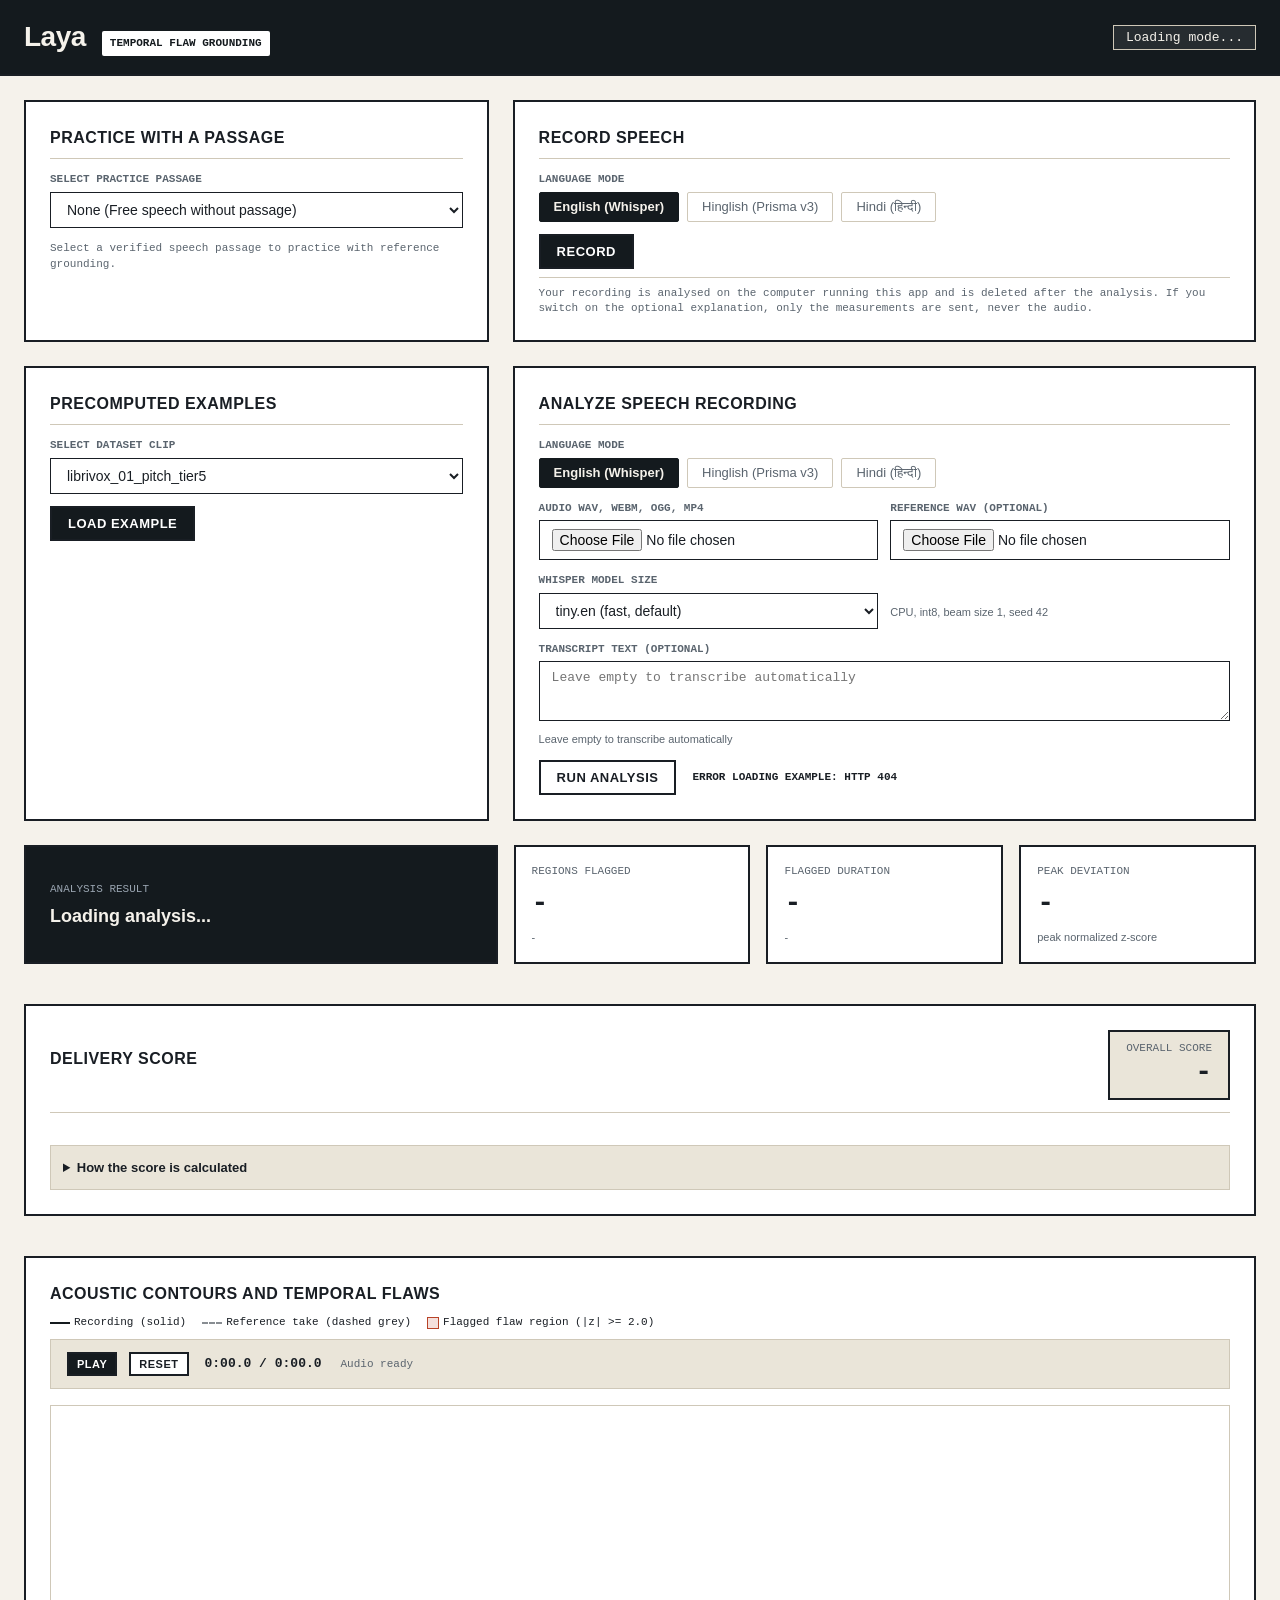
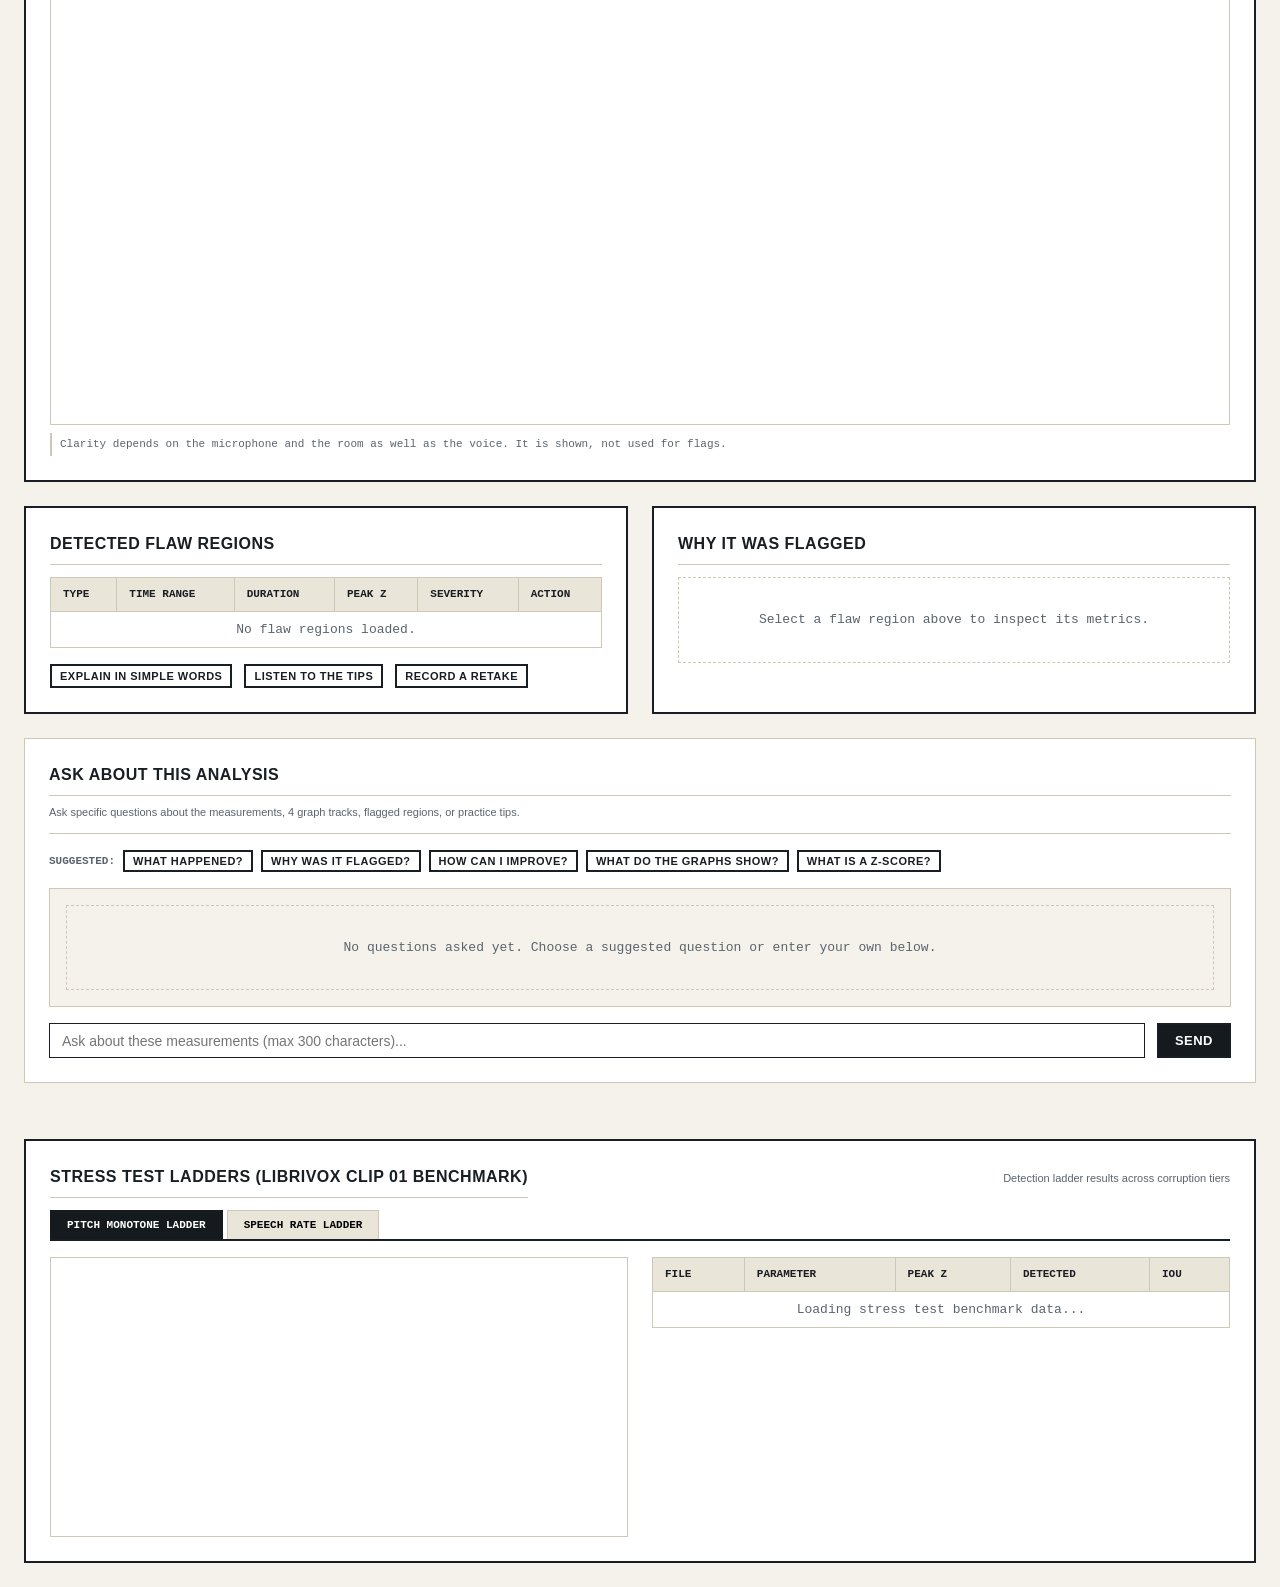
==== commit 95aeda5b: "Gnani: retake comparison" ====
--- a/frontend/index.html
+++ b/frontend/index.html
@@ -61,9 +61,17 @@
       </section>
 
       <!-- Card 2: Record Speech -->
-      <section class="card">
+      <section class="card" id="recordSpeechCard">
         <h2 class="card-title">Record Speech</h2>
         
+        <!-- Retake indicator banner -->
+        <div id="retakeBanner" class="retake-banner" style="display: none;">
+          <div class="retake-banner-text">
+            Retake for: <strong id="retakeClipName"></strong>
+          </div>
+          <button id="btnClearRetake" class="btn btn-secondary btn-xs" type="button">Clear retake</button>
+        </div>
+
         <!-- Error box for blocked mic / lack of support -->
         <div id="recordErrorBox" class="record-error-box" style="display: none;"></div>
 
@@ -395,6 +403,7 @@
         <div class="explanation-btn-row">
           <button id="btnExplainReport" class="btn btn-secondary btn-sm" type="button">Explain in simple words</button>
           <button id="btnListenTipsMain" class="btn btn-secondary btn-sm" type="button">Listen to the tips</button>
+          <button id="btnRecordRetake" class="btn btn-secondary btn-sm" type="button">Record a retake</button>
           <span id="explainLoadingSpinner" class="explain-spinner" style="display: none;">Loading plain-language explanation...</span>
         </div>
       </section>
@@ -408,6 +417,68 @@
       </section>
 
     </div>
+
+    <!-- Take 1 and take 2 Card -->
+    <section id="compareCard" class="card compare-card" style="display: none;">
+      <div class="compare-header" style="display: flex; justify-content: space-between; align-items: center; margin-bottom: var(--space-sm);">
+        <h2 class="card-title" style="margin-bottom: 0;">Take 1 and take 2</h2>
+        <button id="btnClearRetakeCard" class="btn btn-secondary btn-xs" type="button">Clear retake</button>
+      </div>
+
+      <!-- Non-comparable message box -->
+      <div id="compareNotComparableBox" class="compare-not-comparable" style="display: none;">
+        <p id="compareNotComparableReason" class="compare-reason-text" style="margin: 0;"></p>
+      </div>
+
+      <!-- Comparable results container -->
+      <div id="compareContentContainer" style="display: none;">
+        <!-- Small table: rubric dimensions with take 1, take 2 and signed change; overall row -->
+        <div class="table-container" style="margin-bottom: var(--space-md);">
+          <table class="data-table" id="compareRubricTable">
+            <thead>
+              <tr>
+                <th>Dimension</th>
+                <th>Take 1</th>
+                <th>Take 2</th>
+                <th>Change</th>
+              </tr>
+            </thead>
+            <tbody id="compareRubricTableBody">
+            </tbody>
+          </table>
+        </div>
+
+        <!-- Flag comparison section -->
+        <div class="compare-flags-section" style="margin-bottom: var(--space-md);">
+          <h3 class="explanation-subtitle">Flagged regions in Take 1</h3>
+          <div id="compareTake1FlagsList" class="compare-flags-list" style="margin-bottom: var(--space-sm);"></div>
+
+          <h3 class="explanation-subtitle">New flags in Take 2</h3>
+          <div id="compareTake2NewFlagsList" class="compare-flags-list"></div>
+        </div>
+
+        <!-- Indic Transcripts comparison (Hindi and Hinglish) -->
+        <div id="compareTranscriptsSection" class="compare-transcripts-section" style="display: none; margin-bottom: var(--space-md);">
+          <h3 class="explanation-subtitle">Transcripts</h3>
+          <div id="compareWordsDifferLabel" class="compare-words-differ-badge" style="margin-bottom: var(--space-xs); font-family: var(--font-family-mono); font-size: var(--font-size-sm); font-weight: 600;"></div>
+          <div style="display: grid; grid-template-columns: 1fr 1fr; gap: var(--space-sm);">
+            <div>
+              <div style="font-size: var(--font-size-xs); font-family: var(--font-family-mono); font-weight: 600; margin-bottom: 4px; text-transform: uppercase;">Take 1</div>
+              <div id="compareTranscript1Box" class="passage-text-box" style="white-space: pre-wrap;"></div>
+            </div>
+            <div>
+              <div style="font-size: var(--font-size-xs); font-family: var(--font-family-mono); font-weight: 600; margin-bottom: 4px; text-transform: uppercase;">Take 2</div>
+              <div id="compareTranscript2Box" class="passage-text-box" style="white-space: pre-wrap;"></div>
+            </div>
+          </div>
+        </div>
+
+        <!-- Method note in plain text -->
+        <div class="compare-method-note-block">
+          <p id="compareMethodNote" class="compare-method-note-text" style="font-size: var(--font-size-xs); color: var(--color-text-muted); line-height: 1.5; margin: 0;"></p>
+        </div>
+      </div>
+    </section>
 
     <!-- Plain Language Explanation Card -->
     <section id="explanationCard" class="card explanation-card" style="display: none;">
--- a/frontend/style.css
+++ b/frontend/style.css
@@ -1468,3 +1468,70 @@
   font-family: var(--font-family-mono);
   color: var(--color-primary);
 }
+
+.retake-banner {
+  display: flex;
+  align-items: center;
+  justify-content: space-between;
+  gap: var(--space-sm);
+  background-color: var(--color-surface-alt);
+  border: 1px solid var(--color-border);
+  border-radius: var(--border-radius-sm);
+  padding: var(--space-xs) var(--space-sm);
+  margin-bottom: var(--space-sm);
+  font-size: var(--font-size-sm);
+}
+
+.retake-banner-text strong {
+  color: var(--color-primary);
+}
+
+.compare-card {
+  margin-top: var(--space-md);
+}
+
+.compare-not-comparable {
+  background-color: var(--color-surface-alt);
+  border: 1px solid var(--color-border);
+  border-radius: var(--border-radius-sm);
+  padding: var(--space-sm);
+  font-size: var(--font-size-sm);
+  color: var(--color-text);
+}
+
+.compare-flags-list {
+  display: flex;
+  flex-direction: column;
+  gap: 4px;
+}
+
+.compare-flag-item {
+  display: flex;
+  align-items: center;
+  justify-content: space-between;
+  padding: 6px 10px;
+  background-color: var(--color-surface-alt);
+  border: 1px solid var(--color-border);
+  font-size: var(--font-size-xs);
+  font-family: var(--font-family-mono);
+}
+
+.compare-flag-status {
+  font-weight: 600;
+}
+
+.compare-flag-status.still {
+  color: #b91c1c;
+}
+
+.compare-flag-status.cleared {
+  color: #15803d;
+}
+
+.compare-flag-status.new {
+  color: #b45309;
+}
+
+.compare-words-differ-badge {
+  color: var(--color-primary);
+}
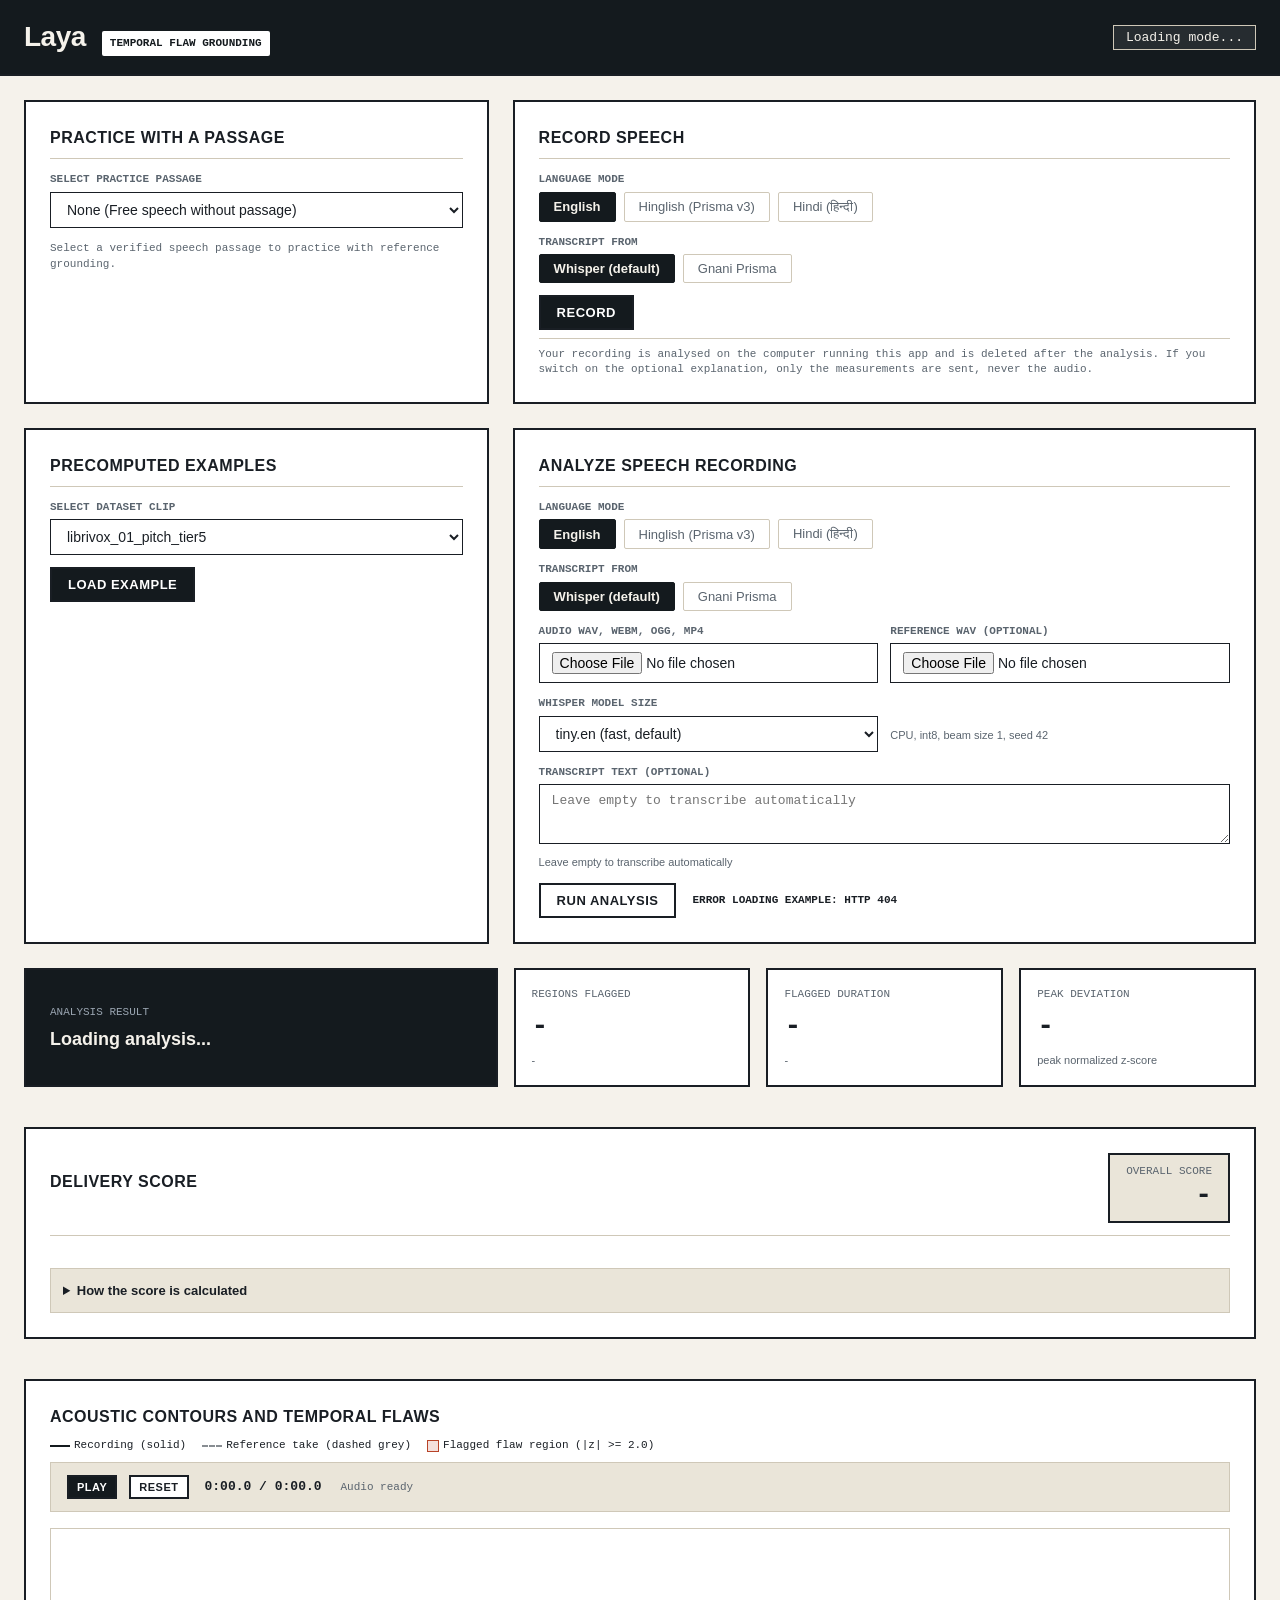
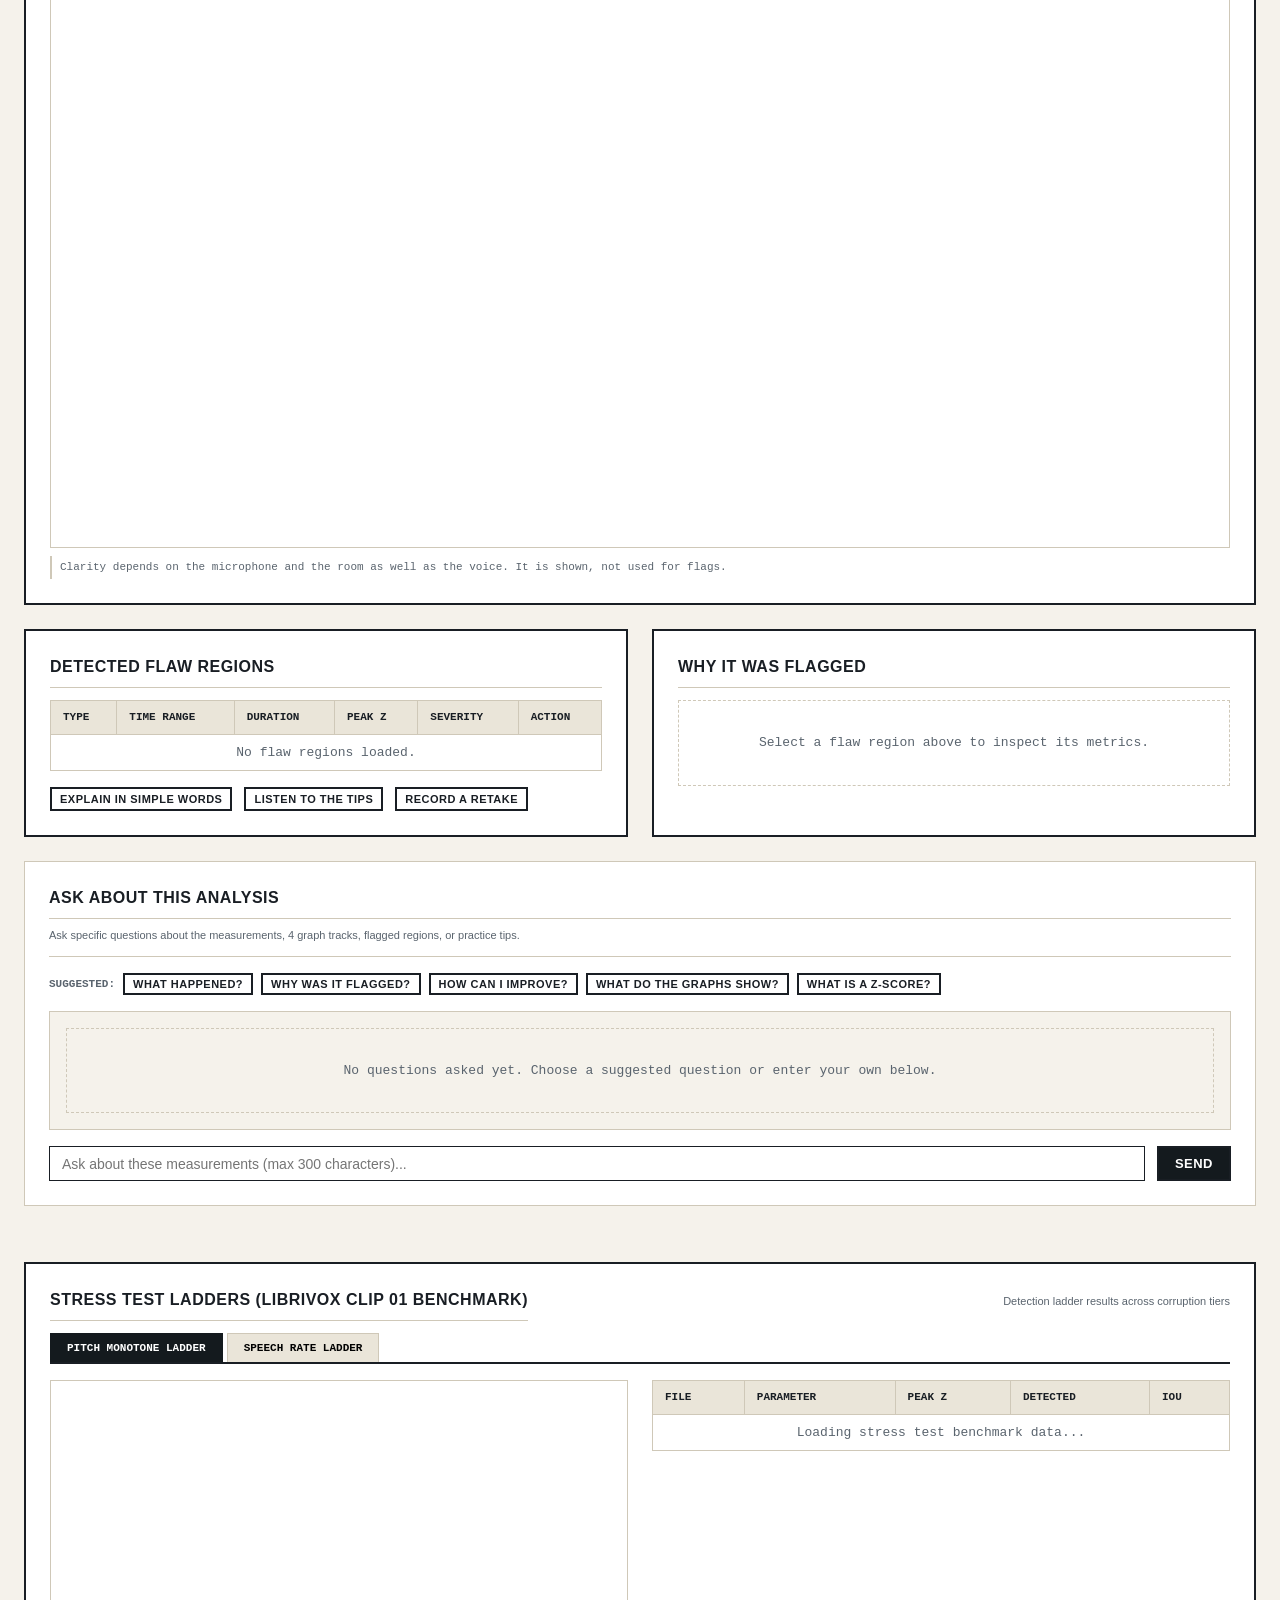
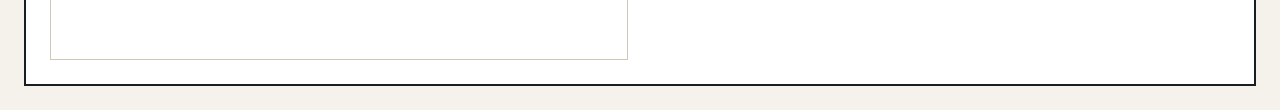
==== commit 9de20e07: "Gnani stage B: optional Prisma English transcript, forced alignment, tests" ====
--- a/frontend/index.html
+++ b/frontend/index.html
@@ -79,9 +79,18 @@
         <div class="form-group" style="margin-bottom: var(--space-sm);">
           <label class="form-label">Language Mode</label>
           <div class="lang-pill-row" id="recordLangPillRow">
-            <button type="button" class="lang-pill-btn active" data-lang="english" id="btnRecLangEnglish">English (Whisper)</button>
+            <button type="button" class="lang-pill-btn active" data-lang="english" id="btnRecLangEnglish">English</button>
             <button type="button" class="lang-pill-btn" data-lang="hinglish" id="btnRecLangHinglish">Hinglish (Prisma v3)</button>
             <button type="button" class="lang-pill-btn" data-lang="hindi" id="btnRecLangHindi">Hindi (हिन्दी)</button>
+          </div>
+        </div>
+
+        <!-- English STT Engine Choice: Stage B -->
+        <div id="recordEnglishEngineGroup" class="form-group" style="margin-bottom: var(--space-sm);">
+          <label class="form-label">Transcript from</label>
+          <div class="lang-pill-row">
+            <button type="button" class="lang-pill-btn active" data-engine="whisper" id="btnRecEngineWhisper">Whisper (default)</button>
+            <button type="button" class="lang-pill-btn" data-engine="gnani_prisma" id="btnRecEnginePrisma">Gnani Prisma</button>
           </div>
         </div>
 
@@ -140,11 +149,21 @@
           <div class="form-group" style="margin-bottom: var(--space-sm);">
             <label class="form-label">Language Mode</label>
             <div class="lang-pill-row">
-              <button type="button" class="lang-pill-btn active" data-lang="english" id="btnLangEnglish">English (Whisper)</button>
+              <button type="button" class="lang-pill-btn active" data-lang="english" id="btnLangEnglish">English</button>
               <button type="button" class="lang-pill-btn" data-lang="hinglish" id="btnLangHinglish">Hinglish (Prisma v3)</button>
               <button type="button" class="lang-pill-btn" data-lang="hindi" id="btnLangHindi">Hindi (हिन्दी)</button>
             </div>
             <input type="hidden" id="languageModeInput" name="language_mode" value="english">
+          </div>
+
+          <!-- English STT Engine Choice: Stage B -->
+          <div id="uploadEnglishEngineGroup" class="form-group" style="margin-bottom: var(--space-sm);">
+            <label class="form-label">Transcript from</label>
+            <div class="lang-pill-row">
+              <button type="button" class="lang-pill-btn active" data-engine="whisper" id="btnUploadEngineWhisper">Whisper (default)</button>
+              <button type="button" class="lang-pill-btn" data-engine="gnani_prisma" id="btnUploadEnginePrisma">Gnani Prisma</button>
+            </div>
+            <input type="hidden" id="sttEngineInput" name="stt_engine" value="whisper">
           </div>
 
           <div style="display: grid; grid-template-columns: 1fr 1fr; gap: var(--space-sm);">
@@ -223,6 +242,13 @@
         <textarea id="transcriptReviewText" class="form-textarea" rows="4"></textarea>
         <!-- Correction #6: plain line under transcript -->
         <div id="transcriptDisclaimer" class="transcript-disclaimer-line">Transcript is automatic and can contain mistakes. You can edit it.</div>
+        <!-- Stage B: Prisma Caveat and Numbers Note -->
+        <div id="prismaCaveatLine" style="display: none; font-size: var(--font-size-xs); color: var(--color-text-muted); margin-top: 4px;">
+          Transcript from Gnani Prisma; timing found by forced alignment.
+        </div>
+        <div id="numbersNoteLine" style="display: none; font-size: var(--font-size-xs); color: var(--color-text-muted); margin-top: 4px;">
+          The transcript contains numbers, which can affect timing.
+        </div>
         <!-- Chunk Timings for Hindi and Hinglish (no word-level timings) -->
         <div id="chunkTimingsSection" style="display: none; margin-top: var(--space-sm);">
           <div style="font-size: var(--font-size-xs); font-weight: 600; text-transform: uppercase; letter-spacing: 0.05em; color: var(--color-text-muted); margin-bottom: 4px;">
